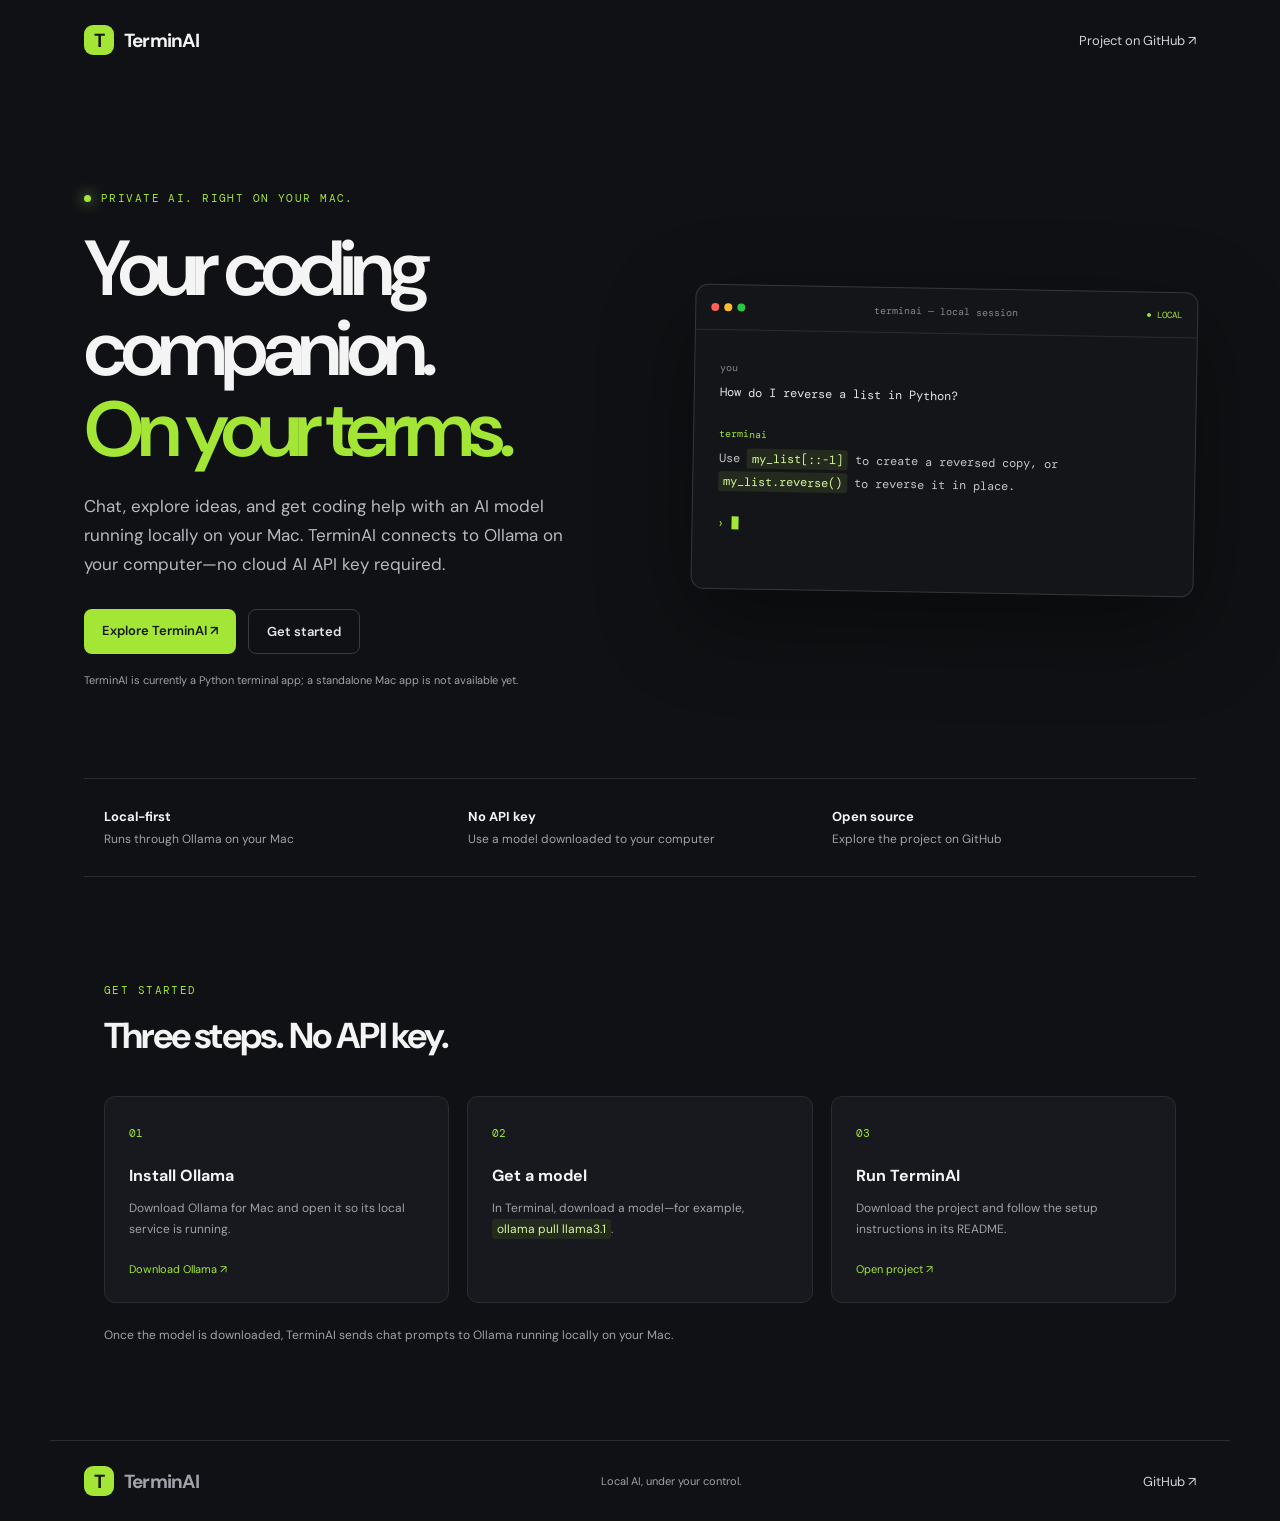
==== index.html @ 3eb39478 "Add TerminAI landing website ready for Netlify hosting" ====
<!doctype html>
<html lang="en">
<head>
  <meta charset="utf-8">
  <meta name="viewport" content="width=device-width, initial-scale=1">
  <meta name="theme-color" content="#101114">
  <meta name="description" content="TerminAI is a local AI coding companion for Mac, powered by Ollama. No cloud API key required.">
  <title>TerminAI — Local AI for your Mac</title>
  <link rel="stylesheet" href="styles.css">
</head>
<body>
  <header class="topbar">
    <a class="brand" href="#top"><span class="brand-mark">T</span> TerminAI</a>
    <a class="nav-link" href="https://github.com/jaimehargrave-cpu/TerminAI">Project on GitHub ↗</a>
  </header>
  <main id="top">
    <section class="hero">
      <div>
        <p class="eyebrow"><span class="pulse"></span> PRIVATE AI. RIGHT ON YOUR MAC.</p>
        <h1>Your coding companion.<br><span>On your terms.</span></h1>
        <p class="intro">Chat, explore ideas, and get coding help with an AI model running locally on your Mac. TerminAI connects to Ollama on your computer—no cloud AI API key required.</p>
        <div class="actions"><a class="button primary" href="https://github.com/jaimehargrave-cpu/TerminAI">Explore TerminAI ↗</a><a class="button secondary" href="#getting-started">Get started</a></div>
        <p class="fine-print">TerminAI is currently a Python terminal app; a standalone Mac app is not available yet.</p>
      </div>
      <div class="terminal-card" aria-label="Example TerminAI conversation">
        <div class="terminal-top"><div class="window-dots"><i></i><i></i><i></i></div><span>terminai — local session</span><span class="local-label">● LOCAL</span></div>
        <div class="terminal-body"><p class="prompt"><span>you</span> How do I reverse a list in Python?</p><p class="reply"><span>terminai</span> Use <code>my_list[::-1]</code> to create a reversed copy, or <code>my_list.reverse()</code> to reverse it in place.</p><p class="cursor-line">› <span class="cursor"></span></p></div>
      </div>
    </section>
    <section class="facts"><div><strong>Local-first</strong><span>Runs through Ollama on your Mac</span></div><div><strong>No API key</strong><span>Use a model downloaded to your computer</span></div><div><strong>Open source</strong><span>Explore the project on GitHub</span></div></section>
    <section class="how" id="getting-started">
      <p class="eyebrow">GET STARTED</p><h2>Three steps. No API key.</h2>
      <div class="steps">
        <article><span class="step-number">01</span><h3>Install Ollama</h3><p>Download Ollama for Mac and open it so its local service is running.</p><a href="https://ollama.com/download/mac">Download Ollama ↗</a></article>
        <article><span class="step-number">02</span><h3>Get a model</h3><p>In Terminal, download a model—for example, <code>ollama pull llama3.1</code>.</p></article>
        <article><span class="step-number">03</span><h3>Run TerminAI</h3><p>Download the project and follow the setup instructions in its README.</p><a href="https://github.com/jaimehargrave-cpu/TerminAI">Open project ↗</a></article>
      </div>
      <p class="status-note">Once the model is downloaded, TerminAI sends chat prompts to Ollama running locally on your Mac.</p>
    </section>
  </main>
  <footer><a class="brand" href="#top"><span class="brand-mark">T</span> TerminAI</a><span>Local AI, under your control.</span><a href="https://github.com/jaimehargrave-cpu/TerminAI">GitHub ↗</a></footer>
</body>
</html>
---- styles.css ----
@import url('https://fonts.googleapis.com/css2?family=DM+Mono:wght@400;500&family=DM+Sans:wght@400;500;600;700&display=swap');
:root{color-scheme:dark;--bg:#101114;--panel:#17191e;--text:#f4f4f5;--muted:#a1a1aa;--green:#a3e635;--line:#2a2c32;--mono:'DM Mono',monospace;--sans:'DM Sans',-apple-system,BlinkMacSystemFont,'Segoe UI',sans-serif}*{box-sizing:border-box}html{scroll-behavior:smooth}body{margin:0;background:var(--bg);color:var(--text);font-family:var(--sans);-webkit-font-smoothing:antialiased}a{color:inherit;text-decoration:none}.topbar,footer{max-width:1180px;margin:auto;padding:25px 34px;display:flex;align-items:center;justify-content:space-between}.brand{display:inline-flex;align-items:center;gap:10px;font-weight:700;letter-spacing:-.04em;font-size:19px}.brand-mark{height:30px;width:30px;display:grid;place-items:center;background:var(--green);color:#171a10;border-radius:9px;font-weight:700}.nav-link,footer>a:last-child{font-size:13px;color:#d4d4d8}.hero{max-width:1180px;min-height:570px;margin:auto;padding:100px 34px 78px;display:grid;grid-template-columns:1.04fr .96fr;gap:65px;align-items:center}.eyebrow{font:11px var(--mono);letter-spacing:.13em;color:var(--green);display:flex;gap:10px;align-items:center}.pulse{width:7px;height:7px;border-radius:50%;background:var(--green);box-shadow:0 0 14px #a3e680}h1{font-size:clamp(48px,6.6vw,78px);line-height:1.03;letter-spacing:-.075em;margin:24px 0 22px;font-weight:600}h1 span{color:var(--green)}.intro{max-width:500px;color:#b9bac1;font-size:17px;line-height:1.7;margin:0}.actions{display:flex;gap:12px;flex-wrap:wrap;margin-top:30px}.button{padding:13px 18px;border-radius:8px;font-size:13px;font-weight:600;transition:transform .2s}.button:hover{transform:translateY(-2px)}.primary{background:var(--green);color:#161910}.secondary{border:1px solid #3a3b42;color:#e5e5e8}.fine-print{font-size:11px;color:#a1a1aa;margin-top:18px;line-height:1.6}.terminal-card{border:1px solid #35373d;border-radius:13px;background:#141519;box-shadow:0 30px 90px #0006;overflow:hidden;transform:rotate(1deg)}.terminal-top{height:45px;padding:0 15px;border-bottom:1px solid #2a2b31;display:flex;align-items:center;justify-content:space-between;font:10px var(--mono);color:#85868e}.window-dots{display:flex;gap:5px}.window-dots i{width:8px;height:8px;border-radius:50%;background:#ff6058}.window-dots i:nth-child(2){background:#ffbd2e}.window-dots i:nth-child(3){background:#28c840}.local-label{color:var(--green);font-size:9px}.terminal-body{padding:28px 25px 33px;font:12px/1.9 var(--mono);min-height:238px}.terminal-body p{margin:0 0 20px}.prompt{color:#e4e4e7}.prompt span,.reply span{display:block;color:#85868e;font-size:10px;margin-bottom:4px}.reply{color:#c3c4ca;max-width:440px}.reply span{color:var(--green)}code{color:#d5f99a;background:#242a1d;padding:2px 5px;border-radius:3px;font:inherit}.cursor-line{color:var(--green)}.cursor{display:inline-block;width:7px;height:13px;vertical-align:-2px;background:var(--green);animation:blink 1s steps(2) infinite}@keyframes blink{50%{opacity:0}}.facts{border-top:1px solid var(--line);border-bottom:1px solid var(--line);max-width:1112px;margin:0 auto;padding:29px 20px;display:grid;grid-template-columns:repeat(3,1fr);gap:20px}.facts div{display:flex;flex-direction:column;gap:6px}.facts strong{font-size:13px}.facts span{font-size:12px;color:var(--muted)}.how{max-width:1112px;margin:0 auto;padding:95px 20px 85px}.how h2{font-size:36px;letter-spacing:-.05em;margin:15px 0 37px}.steps{display:grid;grid-template-columns:repeat(3,1fr);gap:18px}.steps article{border:1px solid var(--line);background:var(--panel);border-radius:11px;padding:24px;min-height:192px}.step-number{font:11px var(--mono);color:var(--green)}.steps h3{font-size:16px;margin:23px 0 9px}.steps p{color:var(--muted);font-size:12px;line-height:1.7;min-height:42px}.steps a{display:inline-block;margin-top:10px;color:var(--green);font-size:11px}.status-note{margin-top:24px;color:var(--muted);font-size:12px}footer{border-top:1px solid var(--line);color:var(--muted);font-size:11px}@media(max-width:760px){.topbar,footer{padding:20px}.hero{padding:70px 22px 58px;grid-template-columns:1fr;gap:42px}.terminal-card{transform:none}.facts{margin:0 20px;grid-template-columns:1fr;padding:22px 0}.facts div{gap:4px}.how{padding:70px 20px}.how h2{font-size:30px}.steps{grid-template-columns:1fr}.steps article{min-height:unset}.steps p{min-height:unset}footer{gap:14px;flex-wrap:wrap}}
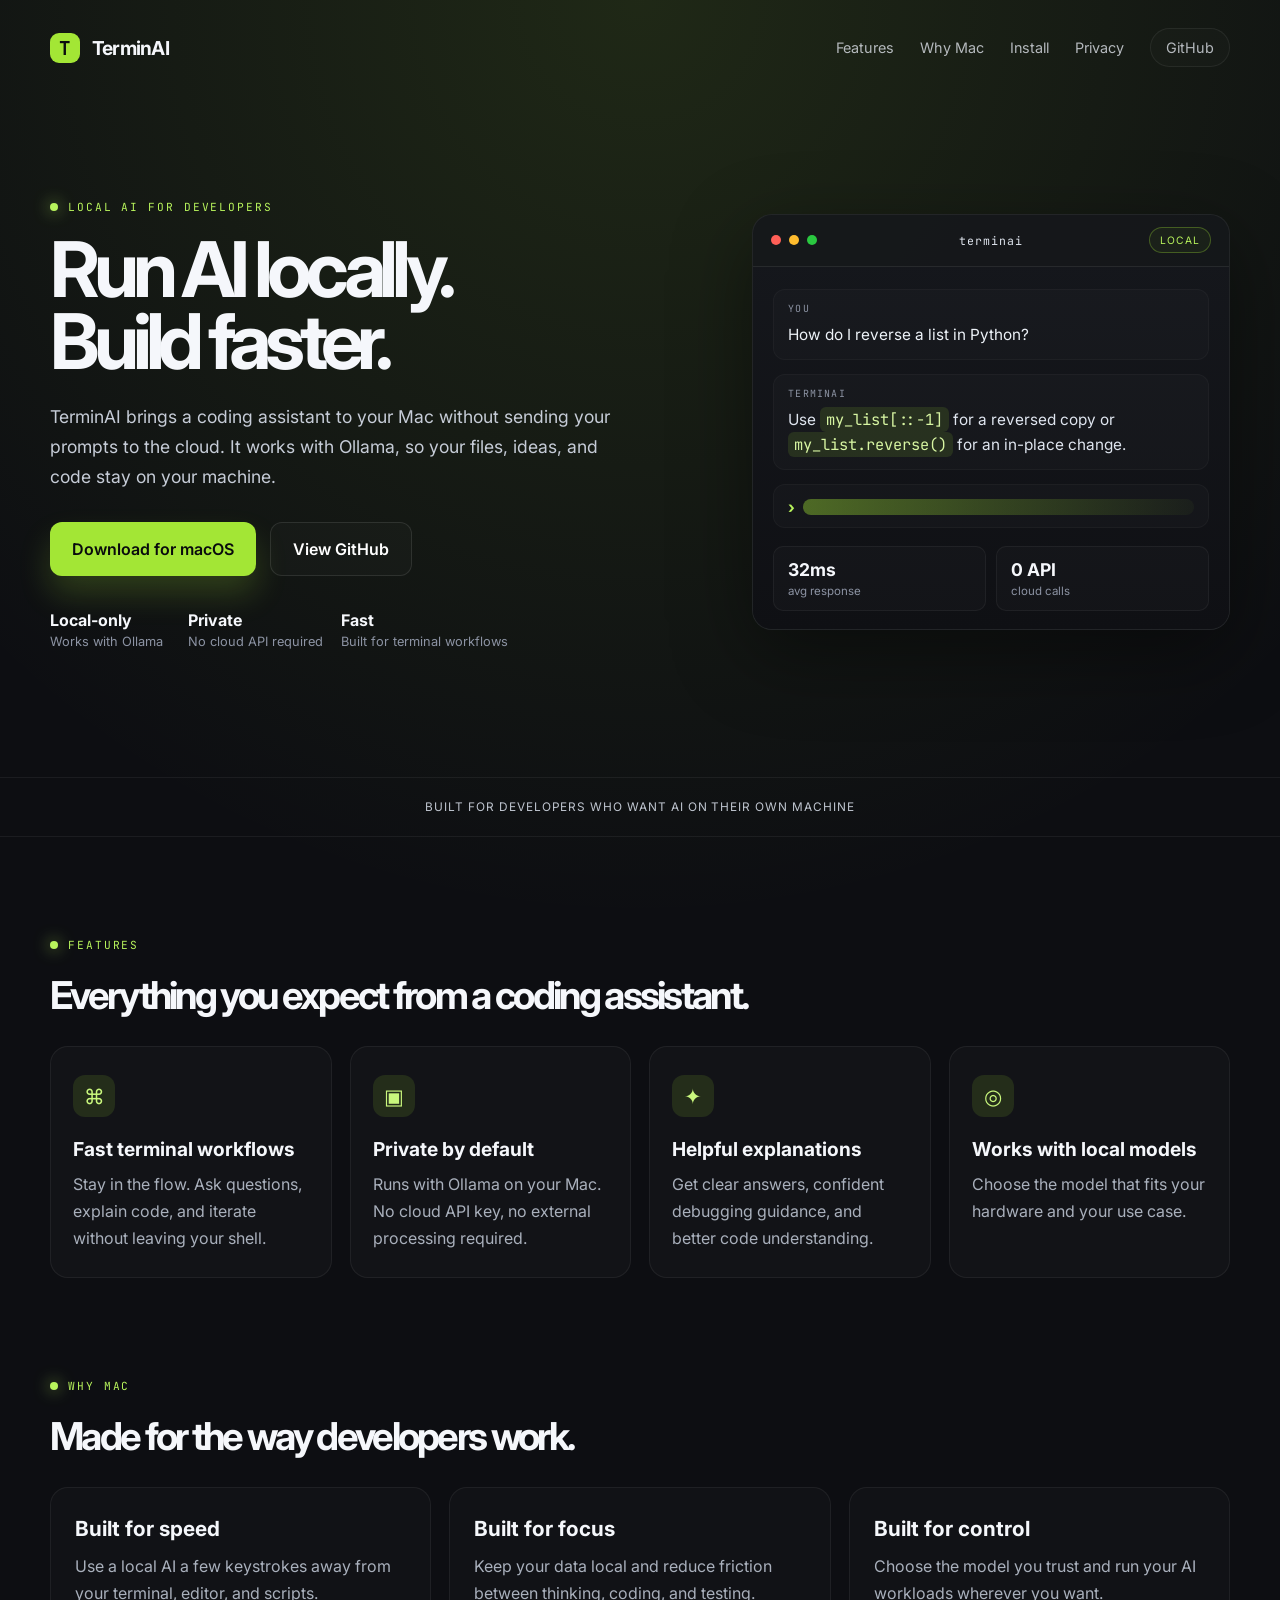
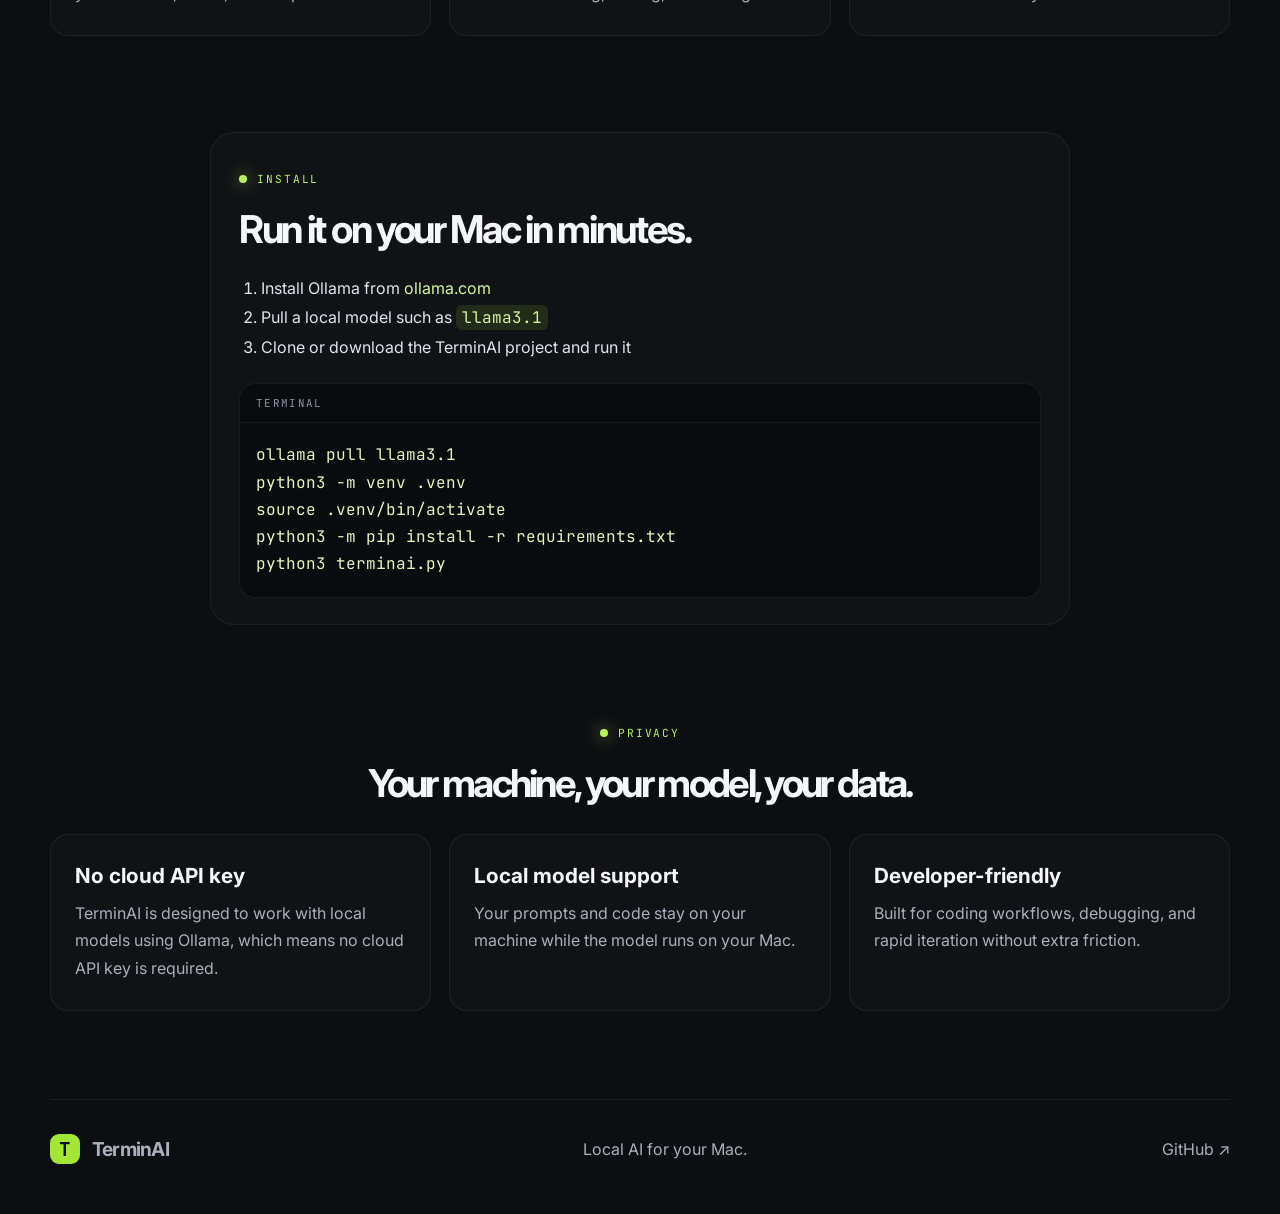
==== commit d37114d5: "Upgrade the TerminAI site into a polished Mac app landing page" ====
--- a/index.html
+++ b/index.html
@@ -1,43 +1,211 @@
 <!doctype html>
 <html lang="en">
-<head>
-  <meta charset="utf-8">
-  <meta name="viewport" content="width=device-width, initial-scale=1">
-  <meta name="theme-color" content="#101114">
-  <meta name="description" content="TerminAI is a local AI coding companion for Mac, powered by Ollama. No cloud API key required.">
-  <title>TerminAI — Local AI for your Mac</title>
-  <link rel="stylesheet" href="styles.css">
-</head>
-<body>
-  <header class="topbar">
-    <a class="brand" href="#top"><span class="brand-mark">T</span> TerminAI</a>
-    <a class="nav-link" href="https://github.com/jaimehargrave-cpu/TerminAI">Project on GitHub ↗</a>
-  </header>
-  <main id="top">
-    <section class="hero">
-      <div>
-        <p class="eyebrow"><span class="pulse"></span> PRIVATE AI. RIGHT ON YOUR MAC.</p>
-        <h1>Your coding companion.<br><span>On your terms.</span></h1>
-        <p class="intro">Chat, explore ideas, and get coding help with an AI model running locally on your Mac. TerminAI connects to Ollama on your computer—no cloud AI API key required.</p>
-        <div class="actions"><a class="button primary" href="https://github.com/jaimehargrave-cpu/TerminAI">Explore TerminAI ↗</a><a class="button secondary" href="#getting-started">Get started</a></div>
-        <p class="fine-print">TerminAI is currently a Python terminal app; a standalone Mac app is not available yet.</p>
+  <head>
+    <meta charset="UTF-8" />
+    <meta name="viewport" content="width=device-width, initial-scale=1.0" />
+    <meta
+      name="description"
+      content="TerminAI is a private local AI coding assistant for Mac. Built to run with Ollama on your computer—no cloud API key required."
+    />
+    <title>TerminAI — Local AI for Mac</title>
+    <link rel="preconnect" href="https://fonts.googleapis.com" />
+    <link rel="preconnect" href="https://fonts.gstatic.com" crossorigin />
+    <link
+      href="https://fonts.googleapis.com/css2?family=Inter:wght@400;500;600;700;800&family=JetBrains+Mono:wght@400;500;600;700&display=swap"
+      rel="stylesheet"
+    />
+    <link rel="stylesheet" href="styles.css" />
+  </head>
+  <body>
+    <header class="topbar">
+      <a href="#top" class="brand" aria-label="TerminAI home">
+        <span class="brand-mark">T</span>
+        <span>TerminAI</span>
+      </a>
+
+      <nav class="nav" aria-label="Main navigation">
+        <a href="#features">Features</a>
+        <a href="#why-mac">Why Mac</a>
+        <a href="#install">Install</a>
+        <a href="#security">Privacy</a>
+        <a class="nav-cta" href="https://github.com/jaimehargrave-cpu/TerminAI">GitHub</a>
+      </nav>
+    </header>
+
+    <main id="top">
+      <section class="hero">
+        <div class="hero-copy">
+          <p class="eyebrow"><span class="dot"></span> Local AI for developers</p>
+          <h1>Run AI locally.<br />Build faster.</h1>
+          <p class="lead">
+            TerminAI brings a coding assistant to your Mac without sending your prompts to the cloud.
+            It works with Ollama, so your files, ideas, and code stay on your machine.
+          </p>
+
+          <div class="actions">
+            <a class="button primary" href="#install">Download for macOS</a>
+            <a class="button secondary" href="https://github.com/jaimehargrave-cpu/TerminAI">View GitHub</a>
+          </div>
+
+          <ul class="mini-stats" aria-label="Product stats">
+            <li><strong>Local-only</strong><span>Works with Ollama</span></li>
+            <li><strong>Private</strong><span>No cloud API required</span></li>
+            <li><strong>Fast</strong><span>Built for terminal workflows</span></li>
+          </ul>
+        </div>
+
+        <div class="app-window" aria-label="TerminAI app preview">
+          <div class="window-bar">
+            <div class="traffic-lights">
+              <span class="red"></span>
+              <span class="yellow"></span>
+              <span class="green"></span>
+            </div>
+            <div class="window-title">terminai</div>
+            <div class="window-badge">LOCAL</div>
+          </div>
+
+          <div class="app-screen">
+            <div class="chat-row user">
+              <span class="label">YOU</span>
+              <p>How do I reverse a list in Python?</p>
+            </div>
+            <div class="chat-row ai">
+              <span class="label">TERMINAI</span>
+              <p>
+                Use <code>my_list[::-1]</code> for a reversed copy or
+                <code>my_list.reverse()</code> for an in-place change.
+              </p>
+            </div>
+            <div class="chat-row prompt-line">
+              <span class="prompt-caret">›</span>
+              <div class="prompt-input"></div>
+            </div>
+            <div class="app-metrics">
+              <div>
+                <strong>32ms</strong>
+                <span>avg response</span>
+              </div>
+              <div>
+                <strong>0 API</strong>
+                <span>cloud calls</span>
+              </div>
+            </div>
+          </div>
+        </div>
+      </section>
+
+      <section class="trusted-strip">
+        <p>Built for developers who want AI on their own machine</p>
+      </section>
+
+      <section class="features" id="features">
+        <div class="section-heading">
+          <p class="eyebrow"><span class="dot"></span> Features</p>
+          <h2>Everything you expect from a coding assistant.</h2>
+        </div>
+
+        <div class="feature-grid">
+          <article class="feature-card">
+            <div class="icon">⌘</div>
+            <h3>Fast terminal workflows</h3>
+            <p>Stay in the flow. Ask questions, explain code, and iterate without leaving your shell.</p>
+          </article>
+
+          <article class="feature-card">
+            <div class="icon">▣</div>
+            <h3>Private by default</h3>
+            <p>Runs with Ollama on your Mac. No cloud API key, no external processing required.</p>
+          </article>
+
+          <article class="feature-card">
+            <div class="icon">✦</div>
+            <h3>Helpful explanations</h3>
+            <p>Get clear answers, confident debugging guidance, and better code understanding.</p>
+          </article>
+
+          <article class="feature-card">
+            <div class="icon">◎</div>
+            <h3>Works with local models</h3>
+            <p>Choose the model that fits your hardware and your use case.</p>
+          </article>
+        </div>
+      </section>
+
+      <section class="why-mac" id="why-mac">
+        <div class="section-heading left">
+          <p class="eyebrow"><span class="dot"></span> Why Mac</p>
+          <h2>Made for the way developers work.</h2>
+        </div>
+
+        <div class="mac-grid">
+          <div class="glass-panel">
+            <h3>Built for speed</h3>
+            <p>Use a local AI a few keystrokes away from your terminal, editor, and scripts.</p>
+          </div>
+          <div class="glass-panel">
+            <h3>Built for focus</h3>
+            <p>Keep your data local and reduce friction between thinking, coding, and testing.</p>
+          </div>
+          <div class="glass-panel">
+            <h3>Built for control</h3>
+            <p>Choose the model you trust and run your AI workloads wherever you want.</p>
+          </div>
+        </div>
+      </section>
+
+      <section class="install" id="install">
+        <div class="install-copy">
+          <p class="eyebrow"><span class="dot"></span> Install</p>
+          <h2>Run it on your Mac in minutes.</h2>
+          <ol>
+            <li>Install Ollama from <a href="https://ollama.com">ollama.com</a></li>
+            <li>Pull a local model such as <code>llama3.1</code></li>
+            <li>Clone or download the TerminAI project and run it</li>
+          </ol>
+          <div class="code-block">
+            <span class="code-label">Terminal</span>
+            <pre>ollama pull llama3.1
+python3 -m venv .venv
+source .venv/bin/activate
+python3 -m pip install -r requirements.txt
+python3 terminai.py</pre>
+          </div>
+        </div>
+      </section>
+
+      <section class="security" id="security">
+        <div class="section-heading center">
+          <p class="eyebrow"><span class="dot"></span> Privacy</p>
+          <h2>Your machine, your model, your data.</h2>
+        </div>
+
+        <div class="privacy-row">
+          <div class="privacy-card">
+            <h3>No cloud API key</h3>
+            <p>TerminAI is designed to work with local models using Ollama, which means no cloud API key is required.</p>
+          </div>
+          <div class="privacy-card">
+            <h3>Local model support</h3>
+            <p>Your prompts and code stay on your machine while the model runs on your Mac.</p>
+          </div>
+          <div class="privacy-card">
+            <h3>Developer-friendly</h3>
+            <p>Built for coding workflows, debugging, and rapid iteration without extra friction.</p>
+          </div>
+        </div>
+      </section>
+    </main>
+
+    <footer class="footer">
+      <div class="footer-brand">
+        <a href="#top" class="brand" aria-label="TerminAI home">
+          <span class="brand-mark">T</span>
+          <span>TerminAI</span>
+        </a>
       </div>
-      <div class="terminal-card" aria-label="Example TerminAI conversation">
-        <div class="terminal-top"><div class="window-dots"><i></i><i></i><i></i></div><span>terminai — local session</span><span class="local-label">● LOCAL</span></div>
-        <div class="terminal-body"><p class="prompt"><span>you</span> How do I reverse a list in Python?</p><p class="reply"><span>terminai</span> Use <code>my_list[::-1]</code> to create a reversed copy, or <code>my_list.reverse()</code> to reverse it in place.</p><p class="cursor-line">› <span class="cursor"></span></p></div>
-      </div>
-    </section>
-    <section class="facts"><div><strong>Local-first</strong><span>Runs through Ollama on your Mac</span></div><div><strong>No API key</strong><span>Use a model downloaded to your computer</span></div><div><strong>Open source</strong><span>Explore the project on GitHub</span></div></section>
-    <section class="how" id="getting-started">
-      <p class="eyebrow">GET STARTED</p><h2>Three steps. No API key.</h2>
-      <div class="steps">
-        <article><span class="step-number">01</span><h3>Install Ollama</h3><p>Download Ollama for Mac and open it so its local service is running.</p><a href="https://ollama.com/download/mac">Download Ollama ↗</a></article>
-        <article><span class="step-number">02</span><h3>Get a model</h3><p>In Terminal, download a model—for example, <code>ollama pull llama3.1</code>.</p></article>
-        <article><span class="step-number">03</span><h3>Run TerminAI</h3><p>Download the project and follow the setup instructions in its README.</p><a href="https://github.com/jaimehargrave-cpu/TerminAI">Open project ↗</a></article>
-      </div>
-      <p class="status-note">Once the model is downloaded, TerminAI sends chat prompts to Ollama running locally on your Mac.</p>
-    </section>
-  </main>
-  <footer><a class="brand" href="#top"><span class="brand-mark">T</span> TerminAI</a><span>Local AI, under your control.</span><a href="https://github.com/jaimehargrave-cpu/TerminAI">GitHub ↗</a></footer>
-</body>
+      <p>Local AI for your Mac.</p>
+      <a href="https://github.com/jaimehargrave-cpu/TerminAI">GitHub ↗</a>
+    </footer>
+  </body>
 </html>
--- a/styles.css
+++ b/styles.css
@@ -1,2 +1,574 @@
-@import url('https://fonts.googleapis.com/css2?family=DM+Mono:wght@400;500&family=DM+Sans:wght@400;500;600;700&display=swap');
-:root{color-scheme:dark;--bg:#101114;--panel:#17191e;--text:#f4f4f5;--muted:#a1a1aa;--green:#a3e635;--line:#2a2c32;--mono:'DM Mono',monospace;--sans:'DM Sans',-apple-system,BlinkMacSystemFont,'Segoe UI',sans-serif}*{box-sizing:border-box}html{scroll-behavior:smooth}body{margin:0;background:var(--bg);color:var(--text);font-family:var(--sans);-webkit-font-smoothing:antialiased}a{color:inherit;text-decoration:none}.topbar,footer{max-width:1180px;margin:auto;padding:25px 34px;display:flex;align-items:center;justify-content:space-between}.brand{display:inline-flex;align-items:center;gap:10px;font-weight:700;letter-spacing:-.04em;font-size:19px}.brand-mark{height:30px;width:30px;display:grid;place-items:center;background:var(--green);color:#171a10;border-radius:9px;font-weight:700}.nav-link,footer>a:last-child{font-size:13px;color:#d4d4d8}.hero{max-width:1180px;min-height:570px;margin:auto;padding:100px 34px 78px;display:grid;grid-template-columns:1.04fr .96fr;gap:65px;align-items:center}.eyebrow{font:11px var(--mono);letter-spacing:.13em;color:var(--green);display:flex;gap:10px;align-items:center}.pulse{width:7px;height:7px;border-radius:50%;background:var(--green);box-shadow:0 0 14px #a3e680}h1{font-size:clamp(48px,6.6vw,78px);line-height:1.03;letter-spacing:-.075em;margin:24px 0 22px;font-weight:600}h1 span{color:var(--green)}.intro{max-width:500px;color:#b9bac1;font-size:17px;line-height:1.7;margin:0}.actions{display:flex;gap:12px;flex-wrap:wrap;margin-top:30px}.button{padding:13px 18px;border-radius:8px;font-size:13px;font-weight:600;transition:transform .2s}.button:hover{transform:translateY(-2px)}.primary{background:var(--green);color:#161910}.secondary{border:1px solid #3a3b42;color:#e5e5e8}.fine-print{font-size:11px;color:#a1a1aa;margin-top:18px;line-height:1.6}.terminal-card{border:1px solid #35373d;border-radius:13px;background:#141519;box-shadow:0 30px 90px #0006;overflow:hidden;transform:rotate(1deg)}.terminal-top{height:45px;padding:0 15px;border-bottom:1px solid #2a2b31;display:flex;align-items:center;justify-content:space-between;font:10px var(--mono);color:#85868e}.window-dots{display:flex;gap:5px}.window-dots i{width:8px;height:8px;border-radius:50%;background:#ff6058}.window-dots i:nth-child(2){background:#ffbd2e}.window-dots i:nth-child(3){background:#28c840}.local-label{color:var(--green);font-size:9px}.terminal-body{padding:28px 25px 33px;font:12px/1.9 var(--mono);min-height:238px}.terminal-body p{margin:0 0 20px}.prompt{color:#e4e4e7}.prompt span,.reply span{display:block;color:#85868e;font-size:10px;margin-bottom:4px}.reply{color:#c3c4ca;max-width:440px}.reply span{color:var(--green)}code{color:#d5f99a;background:#242a1d;padding:2px 5px;border-radius:3px;font:inherit}.cursor-line{color:var(--green)}.cursor{display:inline-block;width:7px;height:13px;vertical-align:-2px;background:var(--green);animation:blink 1s steps(2) infinite}@keyframes blink{50%{opacity:0}}.facts{border-top:1px solid var(--line);border-bottom:1px solid var(--line);max-width:1112px;margin:0 auto;padding:29px 20px;display:grid;grid-template-columns:repeat(3,1fr);gap:20px}.facts div{display:flex;flex-direction:column;gap:6px}.facts strong{font-size:13px}.facts span{font-size:12px;color:var(--muted)}.how{max-width:1112px;margin:0 auto;padding:95px 20px 85px}.how h2{font-size:36px;letter-spacing:-.05em;margin:15px 0 37px}.steps{display:grid;grid-template-columns:repeat(3,1fr);gap:18px}.steps article{border:1px solid var(--line);background:var(--panel);border-radius:11px;padding:24px;min-height:192px}.step-number{font:11px var(--mono);color:var(--green)}.steps h3{font-size:16px;margin:23px 0 9px}.steps p{color:var(--muted);font-size:12px;line-height:1.7;min-height:42px}.steps a{display:inline-block;margin-top:10px;color:var(--green);font-size:11px}.status-note{margin-top:24px;color:var(--muted);font-size:12px}footer{border-top:1px solid var(--line);color:var(--muted);font-size:11px}@media(max-width:760px){.topbar,footer{padding:20px}.hero{padding:70px 22px 58px;grid-template-columns:1fr;gap:42px}.terminal-card{transform:none}.facts{margin:0 20px;grid-template-columns:1fr;padding:22px 0}.facts div{gap:4px}.how{padding:70px 20px}.how h2{font-size:30px}.steps{grid-template-columns:1fr}.steps article{min-height:unset}.steps p{min-height:unset}footer{gap:14px;flex-wrap:wrap}}
+* {
+  box-sizing: border-box;
+}
+
+html {
+  scroll-behavior: smooth;
+}
+
+body {
+  margin: 0;
+  background:
+    radial-gradient(circle at top, rgba(163, 230, 53, 0.12), transparent 32%),
+    #0d0e12;
+  color: #f5f7fb;
+  font-family: "Inter", sans-serif;
+  -webkit-font-smoothing: antialiased;
+}
+
+a {
+  color: inherit;
+  text-decoration: none;
+}
+
+img {
+  max-width: 100%;
+  display: block;
+}
+
+.topbar,
+.hero,
+.features,
+.why-mac,
+.install,
+.security,
+.footer {
+  width: min(1180px, calc(100% - 32px));
+  margin: 0 auto;
+}
+
+.topbar {
+  display: flex;
+  justify-content: space-between;
+  align-items: center;
+  padding: 28px 0 20px;
+}
+
+.brand {
+  display: inline-flex;
+  align-items: center;
+  gap: 12px;
+  font-weight: 700;
+  letter-spacing: -0.04em;
+  font-size: 1.2rem;
+}
+
+.brand-mark {
+  display: inline-grid;
+  place-items: center;
+  width: 30px;
+  height: 30px;
+  border-radius: 9px;
+  background: #a3e635;
+  color: #0b0d0f;
+  font-family: "JetBrains Mono", monospace;
+  font-weight: 700;
+}
+
+.nav {
+  display: flex;
+  align-items: center;
+  gap: 26px;
+  color: #d7dbe2;
+  font-size: 0.9rem;
+}
+
+.nav a {
+  opacity: 0.82;
+}
+
+.nav a:hover {
+  opacity: 1;
+}
+
+.nav-cta {
+  padding: 10px 15px;
+  border: 1px solid rgba(255, 255, 255, 0.08);
+  border-radius: 999px;
+  background: rgba(255, 255, 255, 0.02);
+}
+
+.hero {
+  display: grid;
+  grid-template-columns: 1.15fr 0.85fr;
+  gap: 56px;
+  align-items: center;
+  min-height: 680px;
+  padding: 38px 0 48px;
+}
+
+.eyebrow {
+  display: inline-flex;
+  align-items: center;
+  gap: 10px;
+  margin: 0 0 20px;
+  font-family: "JetBrains Mono", monospace;
+  font-size: 0.7rem;
+  letter-spacing: 0.17em;
+  text-transform: uppercase;
+  color: #b8f45c;
+}
+
+.dot {
+  width: 8px;
+  height: 8px;
+  border-radius: 50%;
+  background: #b8f45c;
+  box-shadow: 0 0 16px rgba(184, 244, 92, 0.8);
+}
+
+.hero h1 {
+  margin: 0;
+  font-size: clamp(3.6rem, 6vw, 6rem);
+  line-height: 0.94;
+  letter-spacing: -0.08em;
+}
+
+.hero h1 br {
+  display: block;
+}
+
+.lead {
+  max-width: 590px;
+  margin-top: 24px;
+  font-size: 1.1rem;
+  line-height: 1.7;
+  color: #c6ccd7;
+}
+
+.actions {
+  display: flex;
+  flex-wrap: wrap;
+  gap: 14px;
+  margin-top: 30px;
+}
+
+.button {
+  display: inline-flex;
+  justify-content: center;
+  align-items: center;
+  border-radius: 12px;
+  font-weight: 600;
+  padding: 16px 22px;
+  transition: transform 0.2s ease, border-color 0.2s ease;
+}
+
+.button:hover {
+  transform: translateY(-1px);
+}
+
+.button.primary {
+  background: #a3e635;
+  color: #090b0d;
+  box-shadow: 0 18px 32px rgba(163, 230, 53, 0.2);
+}
+
+.button.secondary {
+  border: 1px solid rgba(255, 255, 255, 0.1);
+  background: rgba(255, 255, 255, 0.02);
+  color: white;
+}
+
+.mini-stats {
+  list-style: none;
+  display: flex;
+  flex-wrap: wrap;
+  gap: 18px;
+  padding: 0;
+  margin: 34px 0 0;
+}
+
+.mini-stats li {
+  display: flex;
+  flex-direction: column;
+  gap: 4px;
+  min-width: 120px;
+}
+
+.mini-stats strong {
+  font-size: 1rem;
+  font-weight: 700;
+}
+
+.mini-stats span {
+  color: #8c93a3;
+  font-size: 0.8rem;
+}
+
+.app-window {
+  width: min(100%, 500px);
+  margin-left: auto;
+  background: rgba(16, 18, 22, 0.9);
+  border: 1px solid rgba(255, 255, 255, 0.08);
+  border-radius: 20px;
+  box-shadow: 0 24px 80px rgba(0, 0, 0, 0.42);
+  overflow: hidden;
+}
+
+.window-bar {
+  display: grid;
+  grid-template-columns: 1fr auto 1fr;
+  align-items: center;
+  gap: 12px;
+  height: 52px;
+  padding: 0 18px;
+  background: rgba(255, 255, 255, 0.02);
+  border-bottom: 1px solid rgba(255, 255, 255, 0.08);
+}
+
+.traffic-lights {
+  display: flex;
+  align-items: center;
+  gap: 8px;
+}
+
+.traffic-lights span {
+  width: 10px;
+  height: 10px;
+  border-radius: 50%;
+  display: inline-block;
+}
+
+.red { background: #ff5f57; }
+.yellow { background: #febc2e; }
+.green { background: #2ac840; }
+
+.window-title {
+  font-family: "JetBrains Mono", monospace;
+  font-size: 0.72rem;
+  letter-spacing: 0.08em;
+  text-transform: lowercase;
+  color: #dfe5ee;
+  justify-self: center;
+}
+
+.window-badge {
+  justify-self: end;
+  padding: 6px 10px;
+  border: 1px solid rgba(163, 230, 53, 0.3);
+  border-radius: 999px;
+  color: #b8f45c;
+  background: rgba(163, 230, 53, 0.05);
+  font-size: 0.64rem;
+  letter-spacing: 0.12em;
+}
+
+.app-screen {
+  padding: 22px 20px 18px;
+  background: linear-gradient(180deg, rgba(21, 23, 28, 0.96), rgba(15, 16, 20, 0.98));
+}
+
+.chat-row {
+  padding: 12px 14px;
+  border-radius: 12px;
+  background: rgba(255, 255, 255, 0.02);
+  border: 1px solid rgba(255, 255, 255, 0.03);
+}
+
+.chat-row + .chat-row {
+  margin-top: 14px;
+}
+
+.chat-row.user {
+  background: rgba(255, 255, 255, 0.015);
+}
+
+.label {
+  display: block;
+  margin-bottom: 8px;
+  font-family: "JetBrains Mono", monospace;
+  font-size: 0.62rem;
+  letter-spacing: 0.12em;
+  color: #8c93a3;
+}
+
+.chat-row p {
+  margin: 0;
+  color: #edf2f8;
+  line-height: 1.6;
+  font-size: 0.96rem;
+}
+
+.chat-row.ai p {
+  color: #dfe5ef;
+}
+
+code {
+  font-family: "JetBrains Mono", monospace;
+  background: rgba(163, 230, 53, 0.12);
+  color: #d7f5a2;
+  padding: 2px 6px;
+  border-radius: 6px;
+}
+
+.prompt-line {
+  display: flex;
+  align-items: center;
+  gap: 8px;
+  padding-bottom: 10px;
+}
+
+.prompt-caret {
+  color: #b8f45c;
+  font-weight: 700;
+}
+
+.prompt-input {
+  flex: 1;
+  height: 16px;
+  border-radius: 999px;
+  background: linear-gradient(90deg, rgba(163, 230, 53, 0.4), rgba(163, 230, 53, 0.04));
+}
+
+.app-metrics {
+  display: grid;
+  grid-template-columns: repeat(2, minmax(0, 1fr));
+  gap: 10px;
+  margin-top: 18px;
+}
+
+.app-metrics div {
+  display: flex;
+  flex-direction: column;
+  gap: 4px;
+  padding: 12px 14px;
+  border-radius: 10px;
+  background: rgba(255, 255, 255, 0.02);
+  border: 1px solid rgba(255, 255, 255, 0.05);
+}
+
+.app-metrics strong {
+  font-size: 1.1rem;
+}
+
+.app-metrics span {
+  color: #8c93a3;
+  font-size: 0.72rem;
+}
+
+.trusted-strip {
+  border-top: 1px solid rgba(255, 255, 255, 0.06);
+  border-bottom: 1px solid rgba(255, 255, 255, 0.06);
+  margin-top: 10px;
+}
+
+.trusted-strip p {
+  width: min(1180px, calc(100% - 32px));
+  margin: 0 auto;
+  padding: 22px 0;
+  color: #bfc5cf;
+  text-align: center;
+  letter-spacing: 0.08em;
+  text-transform: uppercase;
+  font-size: 0.74rem;
+}
+
+.features,
+.why-mac,
+.install,
+.security {
+  padding-top: 96px;
+}
+
+.section-heading {
+  margin-bottom: 28px;
+}
+
+.section-heading.center {
+  text-align: center;
+}
+
+.section-heading h2 {
+  margin: 0;
+  font-size: clamp(2rem, 3vw, 3.1rem);
+  letter-spacing: -0.07em;
+}
+
+.feature-grid {
+  display: grid;
+  grid-template-columns: repeat(4, minmax(0, 1fr));
+  gap: 18px;
+}
+
+.feature-card {
+  padding: 28px 22px 24px;
+  border-radius: 18px;
+  background: rgba(255, 255, 255, 0.025);
+  border: 1px solid rgba(255, 255, 255, 0.06);
+}
+
+.icon {
+  width: 42px;
+  height: 42px;
+  display: grid;
+  place-items: center;
+  border-radius: 12px;
+  background: rgba(163, 230, 53, 0.12);
+  color: #c9f77d;
+  font-size: 1.3rem;
+  margin-bottom: 20px;
+}
+
+.feature-card h3 {
+  margin: 0 0 10px;
+  font-size: 1.2rem;
+}
+
+.feature-card p {
+  margin: 0;
+  color: #a9b0bc;
+  line-height: 1.7;
+}
+
+.mac-grid,
+.privacy-row {
+  display: grid;
+  grid-template-columns: repeat(3, minmax(0, 1fr));
+  gap: 18px;
+}
+
+.glass-panel,
+.privacy-card {
+  padding: 28px 24px;
+  border-radius: 18px;
+  background: rgba(255, 255, 255, 0.02);
+  border: 1px solid rgba(255, 255, 255, 0.06);
+}
+
+.glass-panel h3,
+.privacy-card h3 {
+  margin: 0 0 12px;
+  font-size: 1.3rem;
+}
+
+.glass-panel p,
+.privacy-card p {
+  margin: 0;
+  line-height: 1.7;
+  color: #a9b0bc;
+}
+
+.install {
+  display: flex;
+  justify-content: center;
+}
+
+.install-copy {
+  width: min(100%, 860px);
+  padding: 34px 28px 26px;
+  border: 1px solid rgba(255, 255, 255, 0.06);
+  border-radius: 24px;
+  background: rgba(255, 255, 255, 0.02);
+}
+
+.install-copy h2 {
+  margin: 0 0 22px;
+  font-size: clamp(2rem, 3vw, 3rem);
+  letter-spacing: -0.06em;
+}
+
+.install-copy ol {
+  margin: 0 0 22px;
+  padding-left: 22px;
+  color: #dfe5ee;
+  line-height: 1.8;
+}
+
+.install-copy a {
+  color: #d5f99a;
+}
+
+.code-block {
+  overflow: hidden;
+  border-radius: 16px;
+  border: 1px solid rgba(255, 255, 255, 0.06);
+  background: rgba(9, 11, 13, 0.85);
+}
+
+.code-label {
+  display: block;
+  padding: 12px 16px;
+  color: #8c93a3;
+  border-bottom: 1px solid rgba(255, 255, 255, 0.06);
+  font-family: "JetBrains Mono", monospace;
+  font-size: 0.68rem;
+  letter-spacing: 0.12em;
+  text-transform: uppercase;
+}
+
+pre {
+  margin: 0;
+  padding: 18px 16px 20px;
+  color: #e5f5bc;
+  font-family: "JetBrains Mono", monospace;
+  line-height: 1.7;
+  white-space: pre-wrap;
+  word-break: break-word;
+}
+
+.footer {
+  display: flex;
+  align-items: center;
+  justify-content: space-between;
+  gap: 16px;
+  padding: 34px 0 50px;
+  color: #a9b0bc;
+  border-top: 1px solid rgba(255, 255, 255, 0.06);
+  margin-top: 88px;
+}
+
+.footer p {
+  margin: 0;
+}
+
+@media (max-width: 920px) {
+  .hero {
+    grid-template-columns: 1fr;
+    padding-top: 40px;
+  }
+
+  .app-window {
+    margin: 0 auto;
+  }
+
+  .feature-grid,
+  .mac-grid,
+  .privacy-row {
+    grid-template-columns: repeat(2, minmax(0, 1fr));
+  }
+
+  .nav {
+    gap: 14px;
+    font-size: 0.78rem;
+  }
+}
+
+@media (max-width: 620px) {
+  .topbar,
+  .nav {
+    flex-wrap: wrap;
+  }
+
+  .nav {
+    justify-content: flex-start;
+  }
+
+  .feature-grid,
+  .mac-grid,
+  .privacy-row {
+    grid-template-columns: 1fr;
+  }
+
+  .footer {
+    flex-direction: column;
+    align-items: flex-start;
+  }
+
+  .button {
+    width: 100%;
+  }
+
+  .actions {
+    flex-direction: column;
+  }
+}
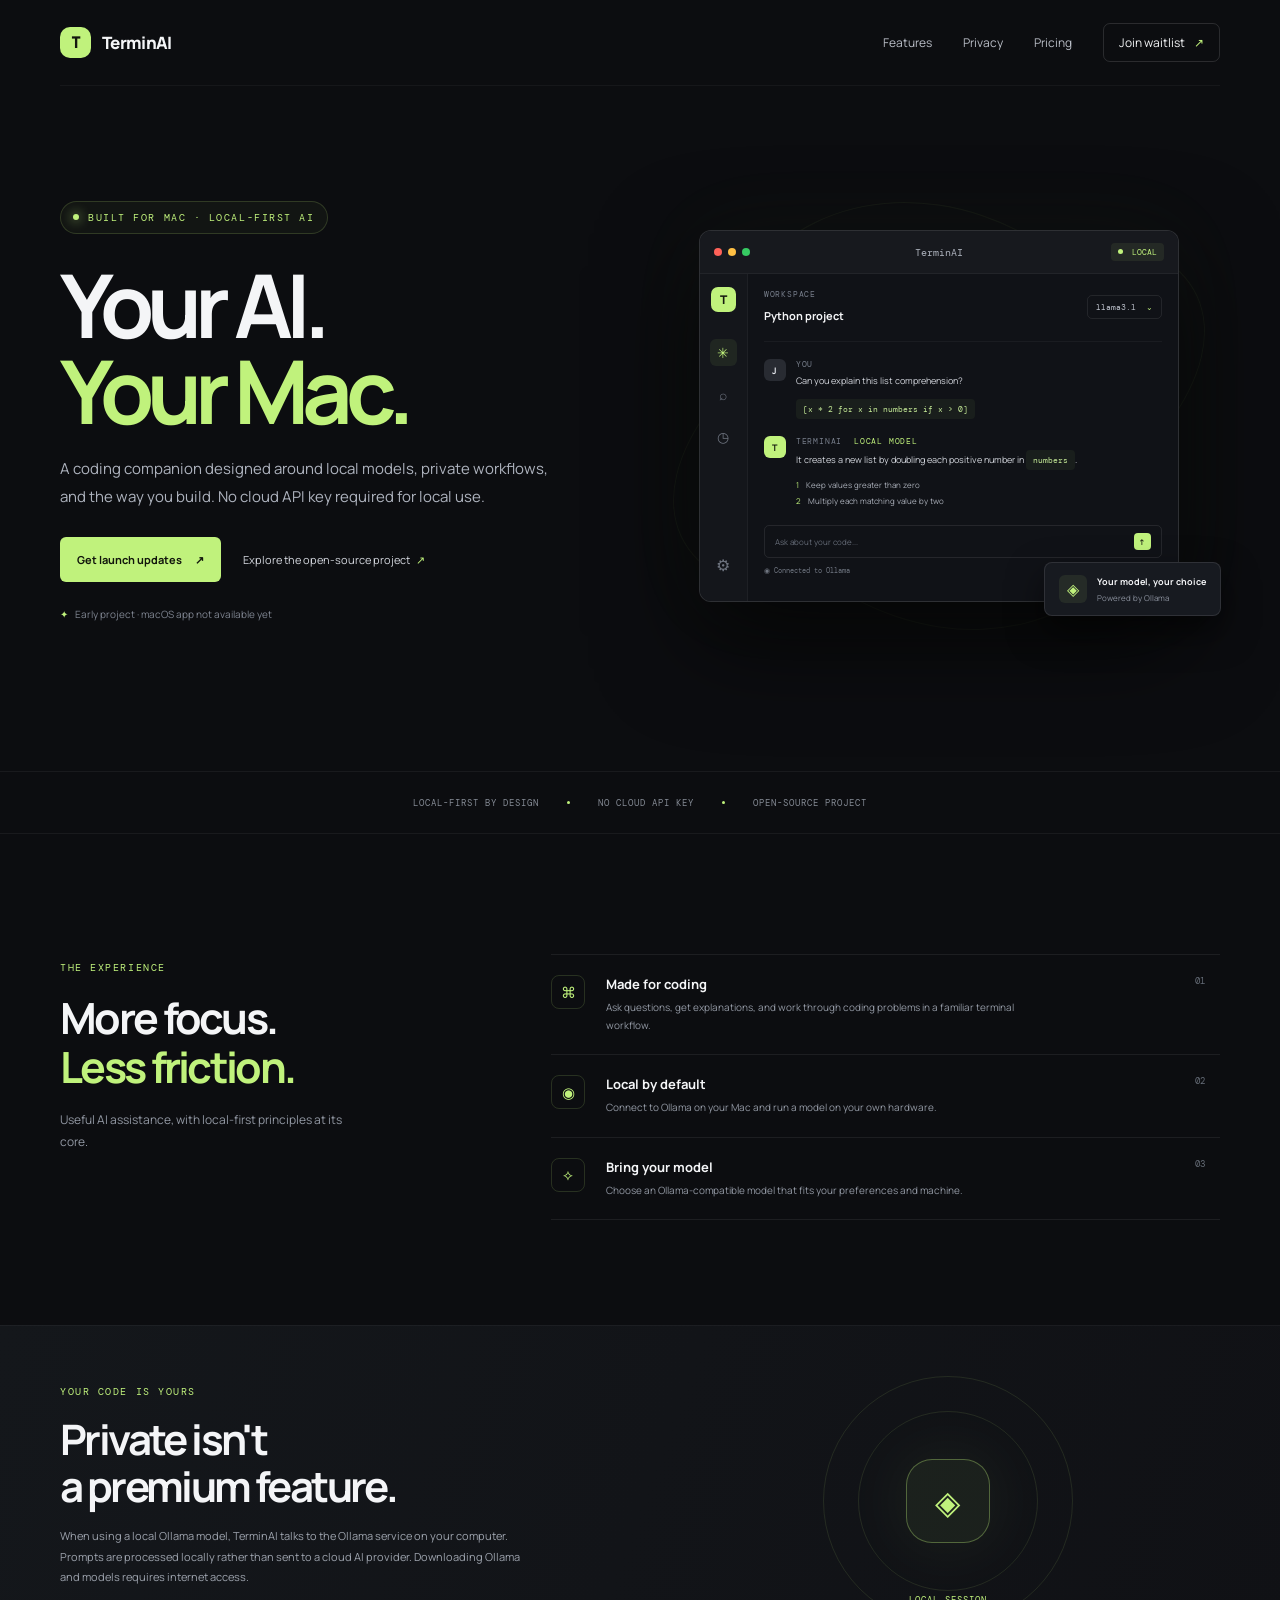
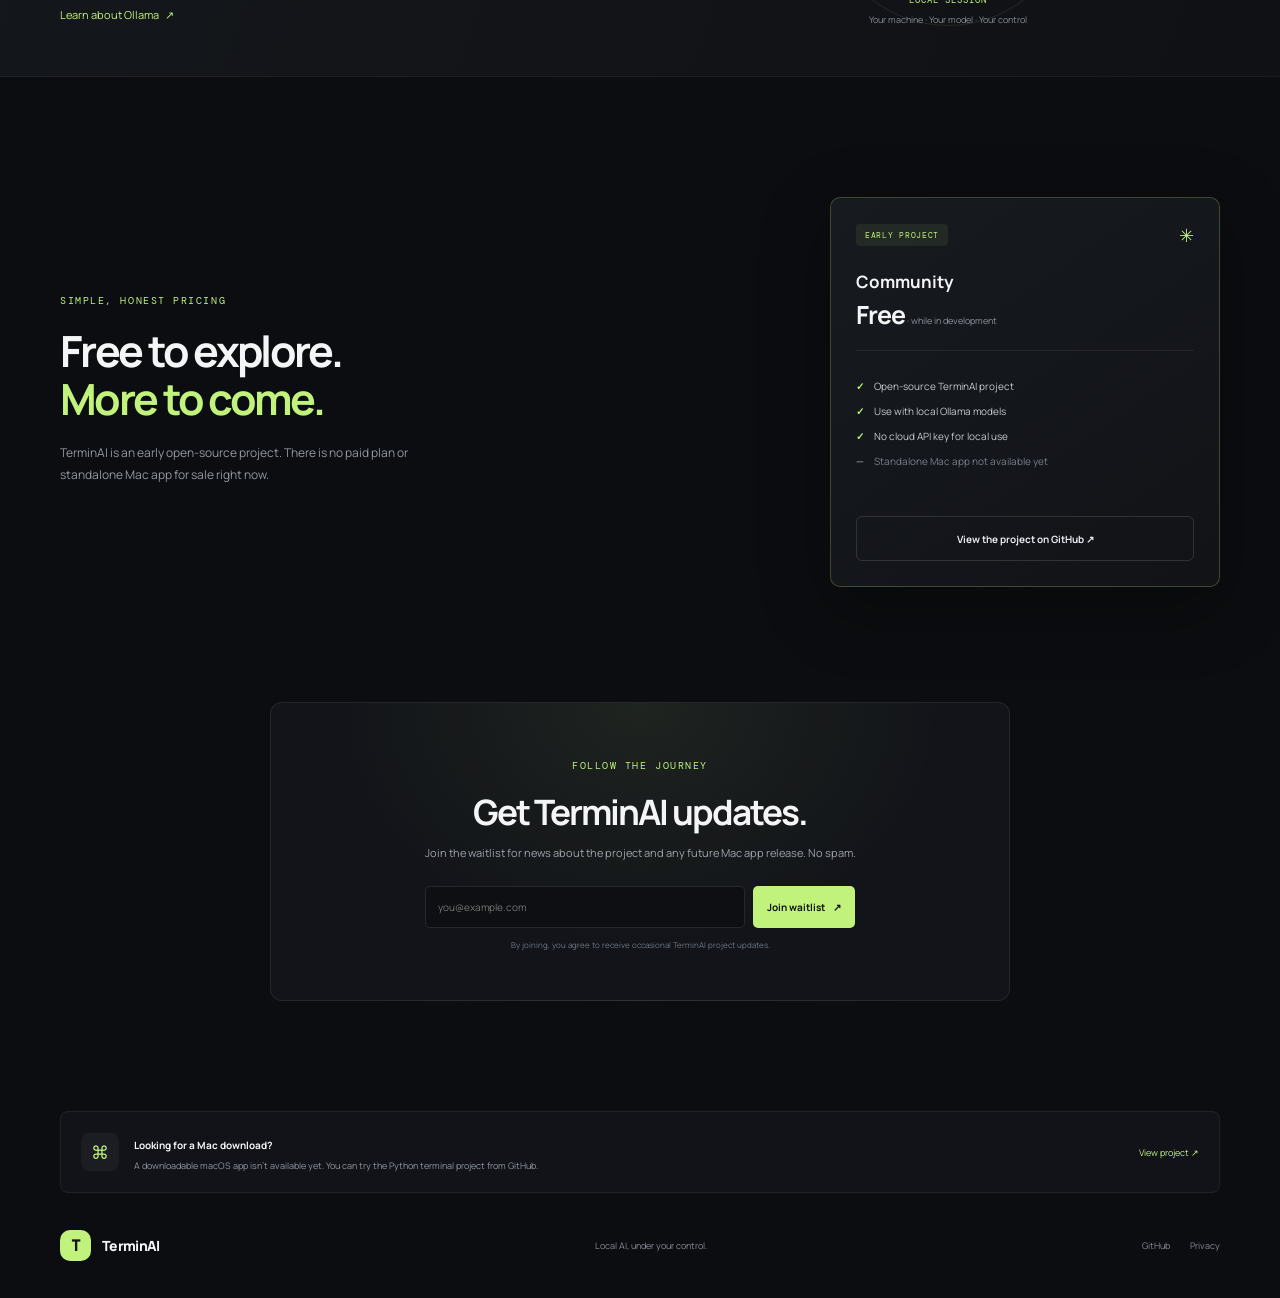
==== commit 777d1770: "Make TerminAI landing page premium with waitlist, pricing, and Mac app style" ====
--- a/index.html
+++ b/index.html
@@ -3,209 +3,69 @@
   <head>
     <meta charset="UTF-8" />
     <meta name="viewport" content="width=device-width, initial-scale=1.0" />
-    <meta
-      name="description"
-      content="TerminAI is a private local AI coding assistant for Mac. Built to run with Ollama on your computer—no cloud API key required."
-    />
-    <title>TerminAI — Local AI for Mac</title>
+    <meta name="theme-color" content="#0c0d10" />
+    <meta name="description" content="Meet TerminAI: a local-first AI coding companion for Mac, powered by Ollama. Join the waitlist for updates." />
+    <title>TerminAI — Your AI. Your Mac.</title>
     <link rel="preconnect" href="https://fonts.googleapis.com" />
     <link rel="preconnect" href="https://fonts.gstatic.com" crossorigin />
-    <link
-      href="https://fonts.googleapis.com/css2?family=Inter:wght@400;500;600;700;800&family=JetBrains+Mono:wght@400;500;600;700&display=swap"
-      rel="stylesheet"
-    />
+    <link rel="preconnect" href="https://fonts.googleapis.com" />
+    <link href="https://fonts.googleapis.com/css2?family=DM+Mono:wght@400;500&family=Manrope:wght@400;500;600;700;800&display=swap" rel="stylesheet" />
     <link rel="stylesheet" href="styles.css" />
   </head>
   <body>
-    <header class="topbar">
-      <a href="#top" class="brand" aria-label="TerminAI home">
-        <span class="brand-mark">T</span>
-        <span>TerminAI</span>
-      </a>
-
-      <nav class="nav" aria-label="Main navigation">
-        <a href="#features">Features</a>
-        <a href="#why-mac">Why Mac</a>
-        <a href="#install">Install</a>
-        <a href="#security">Privacy</a>
-        <a class="nav-cta" href="https://github.com/jaimehargrave-cpu/TerminAI">GitHub</a>
-      </nav>
+    <header class="topbar wrap">
+      <a href="#top" class="brand" aria-label="TerminAI home"><span class="brand-mark">T</span><span>TerminAI</span></a>
+      <nav aria-label="Main navigation"><a href="#features">Features</a><a href="#privacy">Privacy</a><a href="#pricing">Pricing</a><a class="nav-cta" href="#waitlist">Join waitlist <span>↗</span></a></nav>
     </header>
 
     <main id="top">
-      <section class="hero">
+      <section class="hero wrap">
         <div class="hero-copy">
-          <p class="eyebrow"><span class="dot"></span> Local AI for developers</p>
-          <h1>Run AI locally.<br />Build faster.</h1>
-          <p class="lead">
-            TerminAI brings a coding assistant to your Mac without sending your prompts to the cloud.
-            It works with Ollama, so your files, ideas, and code stay on your machine.
-          </p>
-
-          <div class="actions">
-            <a class="button primary" href="#install">Download for macOS</a>
-            <a class="button secondary" href="https://github.com/jaimehargrave-cpu/TerminAI">View GitHub</a>
-          </div>
-
-          <ul class="mini-stats" aria-label="Product stats">
-            <li><strong>Local-only</strong><span>Works with Ollama</span></li>
-            <li><strong>Private</strong><span>No cloud API required</span></li>
-            <li><strong>Fast</strong><span>Built for terminal workflows</span></li>
-          </ul>
+          <div class="availability"><span class="live-dot"></span> BUILT FOR MAC · LOCAL-FIRST AI</div>
+          <h1>Your AI.<br /><span>Your Mac.</span></h1>
+          <p class="lead">A coding companion designed around local models, private workflows, and the way you build. No cloud API key required for local use.</p>
+          <div class="hero-actions"><a class="button primary" href="#waitlist">Get launch updates <span>↗</span></a><a class="text-link" href="https://github.com/jaimehargrave-cpu/TerminAI">Explore the open-source project <span>↗</span></a></div>
+          <p class="release-note"><span>✦</span> Early project · macOS app not available yet</p>
         </div>
 
-        <div class="app-window" aria-label="TerminAI app preview">
-          <div class="window-bar">
-            <div class="traffic-lights">
-              <span class="red"></span>
-              <span class="yellow"></span>
-              <span class="green"></span>
-            </div>
-            <div class="window-title">terminai</div>
-            <div class="window-badge">LOCAL</div>
-          </div>
-
-          <div class="app-screen">
-            <div class="chat-row user">
-              <span class="label">YOU</span>
-              <p>How do I reverse a list in Python?</p>
-            </div>
-            <div class="chat-row ai">
-              <span class="label">TERMINAI</span>
-              <p>
-                Use <code>my_list[::-1]</code> for a reversed copy or
-                <code>my_list.reverse()</code> for an in-place change.
-              </p>
-            </div>
-            <div class="chat-row prompt-line">
-              <span class="prompt-caret">›</span>
-              <div class="prompt-input"></div>
-            </div>
-            <div class="app-metrics">
-              <div>
-                <strong>32ms</strong>
-                <span>avg response</span>
-              </div>
-              <div>
-                <strong>0 API</strong>
-                <span>cloud calls</span>
+        <div class="product-stage" aria-label="Concept preview of the TerminAI Mac experience">
+          <div class="orbit orbit-one"></div><div class="orbit orbit-two"></div>
+          <div class="app-window">
+            <div class="window-titlebar"><div class="traffic"><i></i><i></i><i></i></div><span>TerminAI</span><span class="local-chip"><b></b> LOCAL</span></div>
+            <div class="window-content">
+              <aside class="sidebar"><div class="side-logo">T</div><div class="side-icon active">✳</div><div class="side-icon">⌕</div><div class="side-icon">◷</div><div class="side-bottom">⚙</div></aside>
+              <div class="conversation"><div class="conversation-top"><div><small>WORKSPACE</small><strong>Python project</strong></div><span class="model-chip">llama3.1 <i>⌄</i></span></div>
+                <div class="message user-message"><span class="avatar user-avatar">J</span><div><small>YOU</small><p>Can you explain this list comprehension?</p><code>[x * 2 for x in numbers if x &gt; 0]</code></div></div>
+                <div class="message assistant-message"><span class="avatar ai-avatar">T</span><div><small>TERMINAI <span class="local-tag">LOCAL MODEL</span></small><p>It creates a new list by doubling each positive number in <code>numbers</code>.</p><div class="answer-points"><span>1</span> Keep values greater than zero<br /><span>2</span> Multiply each matching value by two</div></div></div>
+                <div class="composer"><span>Ask about your code...</span><b>↑</b></div>
+                <div class="window-foot"><span>◉ Connected to Ollama</span><span>Private session</span></div>
               </div>
             </div>
           </div>
+          <div class="float-card"><span class="float-icon">◈</span><div><strong>Your model, your choice</strong><small>Powered by Ollama</small></div></div>
         </div>
       </section>
 
-      <section class="trusted-strip">
-        <p>Built for developers who want AI on their own machine</p>
-      </section>
+      <div class="trust-bar"><div class="wrap trust-inner"><span>LOCAL-FIRST BY DESIGN</span><i></i><span>NO CLOUD API KEY</span><i></i><span>OPEN-SOURCE PROJECT</span></div></div>
 
-      <section class="features" id="features">
-        <div class="section-heading">
-          <p class="eyebrow"><span class="dot"></span> Features</p>
-          <h2>Everything you expect from a coding assistant.</h2>
-        </div>
-
-        <div class="feature-grid">
-          <article class="feature-card">
-            <div class="icon">⌘</div>
-            <h3>Fast terminal workflows</h3>
-            <p>Stay in the flow. Ask questions, explain code, and iterate without leaving your shell.</p>
-          </article>
-
-          <article class="feature-card">
-            <div class="icon">▣</div>
-            <h3>Private by default</h3>
-            <p>Runs with Ollama on your Mac. No cloud API key, no external processing required.</p>
-          </article>
-
-          <article class="feature-card">
-            <div class="icon">✦</div>
-            <h3>Helpful explanations</h3>
-            <p>Get clear answers, confident debugging guidance, and better code understanding.</p>
-          </article>
-
-          <article class="feature-card">
-            <div class="icon">◎</div>
-            <h3>Works with local models</h3>
-            <p>Choose the model that fits your hardware and your use case.</p>
-          </article>
+      <section class="features wrap section" id="features">
+        <div class="section-intro"><span class="kicker">THE EXPERIENCE</span><h2>More focus.<br /><span>Less friction.</span></h2><p>Useful AI assistance, with local-first principles at its core.</p></div>
+        <div class="feature-list">
+          <article><span class="feature-icon">⌘</span><div><h3>Made for coding</h3><p>Ask questions, get explanations, and work through coding problems in a familiar terminal workflow.</p></div><span class="feature-index">01</span></article>
+          <article><span class="feature-icon">◉</span><div><h3>Local by default</h3><p>Connect to Ollama on your Mac and run a model on your own hardware.</p></div><span class="feature-index">02</span></article>
+          <article><span class="feature-icon">⟡</span><div><h3>Bring your model</h3><p>Choose an Ollama-compatible model that fits your preferences and machine.</p></div><span class="feature-index">03</span></article>
         </div>
       </section>
 
-      <section class="why-mac" id="why-mac">
-        <div class="section-heading left">
-          <p class="eyebrow"><span class="dot"></span> Why Mac</p>
-          <h2>Made for the way developers work.</h2>
-        </div>
+      <section class="privacy-section" id="privacy"><div class="wrap privacy-inner"><div><span class="kicker">YOUR CODE IS YOURS</span><h2>Private isn't<br />a premium feature.</h2><p>When using a local Ollama model, TerminAI talks to the Ollama service on your computer. Prompts are processed locally rather than sent to a cloud AI provider. Downloading Ollama and models requires internet access.</p><a class="text-link" href="https://ollama.com">Learn about Ollama <span>↗</span></a></div><div class="privacy-visual"><div class="shield">◈</div><span class="privacy-line line-a"></span><span class="privacy-line line-b"></span><div class="privacy-label"><b>LOCAL SESSION</b><span>Your machine · Your model · Your control</span></div></div></div></section>
 
-        <div class="mac-grid">
-          <div class="glass-panel">
-            <h3>Built for speed</h3>
-            <p>Use a local AI a few keystrokes away from your terminal, editor, and scripts.</p>
-          </div>
-          <div class="glass-panel">
-            <h3>Built for focus</h3>
-            <p>Keep your data local and reduce friction between thinking, coding, and testing.</p>
-          </div>
-          <div class="glass-panel">
-            <h3>Built for control</h3>
-            <p>Choose the model you trust and run your AI workloads wherever you want.</p>
-          </div>
-        </div>
-      </section>
+      <section class="pricing wrap section" id="pricing"><div class="pricing-heading"><span class="kicker">SIMPLE, HONEST PRICING</span><h2>Free to explore.<br /><span>More to come.</span></h2><p>TerminAI is an early open-source project. There is no paid plan or standalone Mac app for sale right now.</p></div><div class="price-card"><div class="price-card-top"><span class="beta-pill">EARLY PROJECT</span><span class="price-icon">✳</span></div><h3>Community</h3><p class="price">Free<span> · while in development</span></p><ul><li><b>✓</b> Open-source TerminAI project</li><li><b>✓</b> Use with local Ollama models</li><li><b>✓</b> No cloud API key for local use</li><li class="muted"><b>—</b> Standalone Mac app not available yet</li></ul><a href="https://github.com/jaimehargrave-cpu/TerminAI" class="button secondary full">View the project on GitHub ↗</a></div></section>
 
-      <section class="install" id="install">
-        <div class="install-copy">
-          <p class="eyebrow"><span class="dot"></span> Install</p>
-          <h2>Run it on your Mac in minutes.</h2>
-          <ol>
-            <li>Install Ollama from <a href="https://ollama.com">ollama.com</a></li>
-            <li>Pull a local model such as <code>llama3.1</code></li>
-            <li>Clone or download the TerminAI project and run it</li>
-          </ol>
-          <div class="code-block">
-            <span class="code-label">Terminal</span>
-            <pre>ollama pull llama3.1
-python3 -m venv .venv
-source .venv/bin/activate
-python3 -m pip install -r requirements.txt
-python3 terminai.py</pre>
-          </div>
-        </div>
-      </section>
+      <section class="waitlist-section" id="waitlist"><div class="waitlist-box"><span class="kicker">FOLLOW THE JOURNEY</span><h2>Get TerminAI updates.</h2><p>Join the waitlist for news about the project and any future Mac app release. No spam.</p><form name="terminai-waitlist" method="POST" data-netlify="true" netlify-honeypot="bot-field"><input type="hidden" name="form-name" value="terminai-waitlist" /><p class="hidden"><label>Leave this empty: <input name="bot-field" /></label></p><label class="sr-only" for="email">Email address</label><div class="form-row"><input id="email" type="email" name="email" placeholder="you@example.com" autocomplete="email" required /><button type="submit">Join waitlist <span>↗</span></button></div><small>By joining, you agree to receive occasional TerminAI project updates.</small></form></div></section>
 
-      <section class="security" id="security">
-        <div class="section-heading center">
-          <p class="eyebrow"><span class="dot"></span> Privacy</p>
-          <h2>Your machine, your model, your data.</h2>
-        </div>
-
-        <div class="privacy-row">
-          <div class="privacy-card">
-            <h3>No cloud API key</h3>
-            <p>TerminAI is designed to work with local models using Ollama, which means no cloud API key is required.</p>
-          </div>
-          <div class="privacy-card">
-            <h3>Local model support</h3>
-            <p>Your prompts and code stay on your machine while the model runs on your Mac.</p>
-          </div>
-          <div class="privacy-card">
-            <h3>Developer-friendly</h3>
-            <p>Built for coding workflows, debugging, and rapid iteration without extra friction.</p>
-          </div>
-        </div>
-      </section>
+      <section class="download-note wrap"><span class="mac-icon">⌘</span><div><strong>Looking for a Mac download?</strong><p>A downloadable macOS app isn't available yet. You can try the Python terminal project from GitHub.</p></div><a href="https://github.com/jaimehargrave-cpu/TerminAI">View project ↗</a></section>
     </main>
 
-    <footer class="footer">
-      <div class="footer-brand">
-        <a href="#top" class="brand" aria-label="TerminAI home">
-          <span class="brand-mark">T</span>
-          <span>TerminAI</span>
-        </a>
-      </div>
-      <p>Local AI for your Mac.</p>
-      <a href="https://github.com/jaimehargrave-cpu/TerminAI">GitHub ↗</a>
-    </footer>
+    <footer class="footer wrap"><a href="#top" class="brand"><span class="brand-mark">T</span><span>TerminAI</span></a><span>Local AI, under your control.</span><div><a href="https://github.com/jaimehargrave-cpu/TerminAI">GitHub</a><a href="#privacy">Privacy</a></div></footer>
   </body>
 </html>
--- a/styles.css
+++ b/styles.css
@@ -1,574 +1,3 @@
-* {
-  box-sizing: border-box;
-}
-
-html {
-  scroll-behavior: smooth;
-}
-
-body {
-  margin: 0;
-  background:
-    radial-gradient(circle at top, rgba(163, 230, 53, 0.12), transparent 32%),
-    #0d0e12;
-  color: #f5f7fb;
-  font-family: "Inter", sans-serif;
-  -webkit-font-smoothing: antialiased;
-}
-
-a {
-  color: inherit;
-  text-decoration: none;
-}
-
-img {
-  max-width: 100%;
-  display: block;
-}
-
-.topbar,
-.hero,
-.features,
-.why-mac,
-.install,
-.security,
-.footer {
-  width: min(1180px, calc(100% - 32px));
-  margin: 0 auto;
-}
-
-.topbar {
-  display: flex;
-  justify-content: space-between;
-  align-items: center;
-  padding: 28px 0 20px;
-}
-
-.brand {
-  display: inline-flex;
-  align-items: center;
-  gap: 12px;
-  font-weight: 700;
-  letter-spacing: -0.04em;
-  font-size: 1.2rem;
-}
-
-.brand-mark {
-  display: inline-grid;
-  place-items: center;
-  width: 30px;
-  height: 30px;
-  border-radius: 9px;
-  background: #a3e635;
-  color: #0b0d0f;
-  font-family: "JetBrains Mono", monospace;
-  font-weight: 700;
-}
-
-.nav {
-  display: flex;
-  align-items: center;
-  gap: 26px;
-  color: #d7dbe2;
-  font-size: 0.9rem;
-}
-
-.nav a {
-  opacity: 0.82;
-}
-
-.nav a:hover {
-  opacity: 1;
-}
-
-.nav-cta {
-  padding: 10px 15px;
-  border: 1px solid rgba(255, 255, 255, 0.08);
-  border-radius: 999px;
-  background: rgba(255, 255, 255, 0.02);
-}
-
-.hero {
-  display: grid;
-  grid-template-columns: 1.15fr 0.85fr;
-  gap: 56px;
-  align-items: center;
-  min-height: 680px;
-  padding: 38px 0 48px;
-}
-
-.eyebrow {
-  display: inline-flex;
-  align-items: center;
-  gap: 10px;
-  margin: 0 0 20px;
-  font-family: "JetBrains Mono", monospace;
-  font-size: 0.7rem;
-  letter-spacing: 0.17em;
-  text-transform: uppercase;
-  color: #b8f45c;
-}
-
-.dot {
-  width: 8px;
-  height: 8px;
-  border-radius: 50%;
-  background: #b8f45c;
-  box-shadow: 0 0 16px rgba(184, 244, 92, 0.8);
-}
-
-.hero h1 {
-  margin: 0;
-  font-size: clamp(3.6rem, 6vw, 6rem);
-  line-height: 0.94;
-  letter-spacing: -0.08em;
-}
-
-.hero h1 br {
-  display: block;
-}
-
-.lead {
-  max-width: 590px;
-  margin-top: 24px;
-  font-size: 1.1rem;
-  line-height: 1.7;
-  color: #c6ccd7;
-}
-
-.actions {
-  display: flex;
-  flex-wrap: wrap;
-  gap: 14px;
-  margin-top: 30px;
-}
-
-.button {
-  display: inline-flex;
-  justify-content: center;
-  align-items: center;
-  border-radius: 12px;
-  font-weight: 600;
-  padding: 16px 22px;
-  transition: transform 0.2s ease, border-color 0.2s ease;
-}
-
-.button:hover {
-  transform: translateY(-1px);
-}
-
-.button.primary {
-  background: #a3e635;
-  color: #090b0d;
-  box-shadow: 0 18px 32px rgba(163, 230, 53, 0.2);
-}
-
-.button.secondary {
-  border: 1px solid rgba(255, 255, 255, 0.1);
-  background: rgba(255, 255, 255, 0.02);
-  color: white;
-}
-
-.mini-stats {
-  list-style: none;
-  display: flex;
-  flex-wrap: wrap;
-  gap: 18px;
-  padding: 0;
-  margin: 34px 0 0;
-}
-
-.mini-stats li {
-  display: flex;
-  flex-direction: column;
-  gap: 4px;
-  min-width: 120px;
-}
-
-.mini-stats strong {
-  font-size: 1rem;
-  font-weight: 700;
-}
-
-.mini-stats span {
-  color: #8c93a3;
-  font-size: 0.8rem;
-}
-
-.app-window {
-  width: min(100%, 500px);
-  margin-left: auto;
-  background: rgba(16, 18, 22, 0.9);
-  border: 1px solid rgba(255, 255, 255, 0.08);
-  border-radius: 20px;
-  box-shadow: 0 24px 80px rgba(0, 0, 0, 0.42);
-  overflow: hidden;
-}
-
-.window-bar {
-  display: grid;
-  grid-template-columns: 1fr auto 1fr;
-  align-items: center;
-  gap: 12px;
-  height: 52px;
-  padding: 0 18px;
-  background: rgba(255, 255, 255, 0.02);
-  border-bottom: 1px solid rgba(255, 255, 255, 0.08);
-}
-
-.traffic-lights {
-  display: flex;
-  align-items: center;
-  gap: 8px;
-}
-
-.traffic-lights span {
-  width: 10px;
-  height: 10px;
-  border-radius: 50%;
-  display: inline-block;
-}
-
-.red { background: #ff5f57; }
-.yellow { background: #febc2e; }
-.green { background: #2ac840; }
-
-.window-title {
-  font-family: "JetBrains Mono", monospace;
-  font-size: 0.72rem;
-  letter-spacing: 0.08em;
-  text-transform: lowercase;
-  color: #dfe5ee;
-  justify-self: center;
-}
-
-.window-badge {
-  justify-self: end;
-  padding: 6px 10px;
-  border: 1px solid rgba(163, 230, 53, 0.3);
-  border-radius: 999px;
-  color: #b8f45c;
-  background: rgba(163, 230, 53, 0.05);
-  font-size: 0.64rem;
-  letter-spacing: 0.12em;
-}
-
-.app-screen {
-  padding: 22px 20px 18px;
-  background: linear-gradient(180deg, rgba(21, 23, 28, 0.96), rgba(15, 16, 20, 0.98));
-}
-
-.chat-row {
-  padding: 12px 14px;
-  border-radius: 12px;
-  background: rgba(255, 255, 255, 0.02);
-  border: 1px solid rgba(255, 255, 255, 0.03);
-}
-
-.chat-row + .chat-row {
-  margin-top: 14px;
-}
-
-.chat-row.user {
-  background: rgba(255, 255, 255, 0.015);
-}
-
-.label {
-  display: block;
-  margin-bottom: 8px;
-  font-family: "JetBrains Mono", monospace;
-  font-size: 0.62rem;
-  letter-spacing: 0.12em;
-  color: #8c93a3;
-}
-
-.chat-row p {
-  margin: 0;
-  color: #edf2f8;
-  line-height: 1.6;
-  font-size: 0.96rem;
-}
-
-.chat-row.ai p {
-  color: #dfe5ef;
-}
-
-code {
-  font-family: "JetBrains Mono", monospace;
-  background: rgba(163, 230, 53, 0.12);
-  color: #d7f5a2;
-  padding: 2px 6px;
-  border-radius: 6px;
-}
-
-.prompt-line {
-  display: flex;
-  align-items: center;
-  gap: 8px;
-  padding-bottom: 10px;
-}
-
-.prompt-caret {
-  color: #b8f45c;
-  font-weight: 700;
-}
-
-.prompt-input {
-  flex: 1;
-  height: 16px;
-  border-radius: 999px;
-  background: linear-gradient(90deg, rgba(163, 230, 53, 0.4), rgba(163, 230, 53, 0.04));
-}
-
-.app-metrics {
-  display: grid;
-  grid-template-columns: repeat(2, minmax(0, 1fr));
-  gap: 10px;
-  margin-top: 18px;
-}
-
-.app-metrics div {
-  display: flex;
-  flex-direction: column;
-  gap: 4px;
-  padding: 12px 14px;
-  border-radius: 10px;
-  background: rgba(255, 255, 255, 0.02);
-  border: 1px solid rgba(255, 255, 255, 0.05);
-}
-
-.app-metrics strong {
-  font-size: 1.1rem;
-}
-
-.app-metrics span {
-  color: #8c93a3;
-  font-size: 0.72rem;
-}
-
-.trusted-strip {
-  border-top: 1px solid rgba(255, 255, 255, 0.06);
-  border-bottom: 1px solid rgba(255, 255, 255, 0.06);
-  margin-top: 10px;
-}
-
-.trusted-strip p {
-  width: min(1180px, calc(100% - 32px));
-  margin: 0 auto;
-  padding: 22px 0;
-  color: #bfc5cf;
-  text-align: center;
-  letter-spacing: 0.08em;
-  text-transform: uppercase;
-  font-size: 0.74rem;
-}
-
-.features,
-.why-mac,
-.install,
-.security {
-  padding-top: 96px;
-}
-
-.section-heading {
-  margin-bottom: 28px;
-}
-
-.section-heading.center {
-  text-align: center;
-}
-
-.section-heading h2 {
-  margin: 0;
-  font-size: clamp(2rem, 3vw, 3.1rem);
-  letter-spacing: -0.07em;
-}
-
-.feature-grid {
-  display: grid;
-  grid-template-columns: repeat(4, minmax(0, 1fr));
-  gap: 18px;
-}
-
-.feature-card {
-  padding: 28px 22px 24px;
-  border-radius: 18px;
-  background: rgba(255, 255, 255, 0.025);
-  border: 1px solid rgba(255, 255, 255, 0.06);
-}
-
-.icon {
-  width: 42px;
-  height: 42px;
-  display: grid;
-  place-items: center;
-  border-radius: 12px;
-  background: rgba(163, 230, 53, 0.12);
-  color: #c9f77d;
-  font-size: 1.3rem;
-  margin-bottom: 20px;
-}
-
-.feature-card h3 {
-  margin: 0 0 10px;
-  font-size: 1.2rem;
-}
-
-.feature-card p {
-  margin: 0;
-  color: #a9b0bc;
-  line-height: 1.7;
-}
-
-.mac-grid,
-.privacy-row {
-  display: grid;
-  grid-template-columns: repeat(3, minmax(0, 1fr));
-  gap: 18px;
-}
-
-.glass-panel,
-.privacy-card {
-  padding: 28px 24px;
-  border-radius: 18px;
-  background: rgba(255, 255, 255, 0.02);
-  border: 1px solid rgba(255, 255, 255, 0.06);
-}
-
-.glass-panel h3,
-.privacy-card h3 {
-  margin: 0 0 12px;
-  font-size: 1.3rem;
-}
-
-.glass-panel p,
-.privacy-card p {
-  margin: 0;
-  line-height: 1.7;
-  color: #a9b0bc;
-}
-
-.install {
-  display: flex;
-  justify-content: center;
-}
-
-.install-copy {
-  width: min(100%, 860px);
-  padding: 34px 28px 26px;
-  border: 1px solid rgba(255, 255, 255, 0.06);
-  border-radius: 24px;
-  background: rgba(255, 255, 255, 0.02);
-}
-
-.install-copy h2 {
-  margin: 0 0 22px;
-  font-size: clamp(2rem, 3vw, 3rem);
-  letter-spacing: -0.06em;
-}
-
-.install-copy ol {
-  margin: 0 0 22px;
-  padding-left: 22px;
-  color: #dfe5ee;
-  line-height: 1.8;
-}
-
-.install-copy a {
-  color: #d5f99a;
-}
-
-.code-block {
-  overflow: hidden;
-  border-radius: 16px;
-  border: 1px solid rgba(255, 255, 255, 0.06);
-  background: rgba(9, 11, 13, 0.85);
-}
-
-.code-label {
-  display: block;
-  padding: 12px 16px;
-  color: #8c93a3;
-  border-bottom: 1px solid rgba(255, 255, 255, 0.06);
-  font-family: "JetBrains Mono", monospace;
-  font-size: 0.68rem;
-  letter-spacing: 0.12em;
-  text-transform: uppercase;
-}
-
-pre {
-  margin: 0;
-  padding: 18px 16px 20px;
-  color: #e5f5bc;
-  font-family: "JetBrains Mono", monospace;
-  line-height: 1.7;
-  white-space: pre-wrap;
-  word-break: break-word;
-}
-
-.footer {
-  display: flex;
-  align-items: center;
-  justify-content: space-between;
-  gap: 16px;
-  padding: 34px 0 50px;
-  color: #a9b0bc;
-  border-top: 1px solid rgba(255, 255, 255, 0.06);
-  margin-top: 88px;
-}
-
-.footer p {
-  margin: 0;
-}
-
-@media (max-width: 920px) {
-  .hero {
-    grid-template-columns: 1fr;
-    padding-top: 40px;
-  }
-
-  .app-window {
-    margin: 0 auto;
-  }
-
-  .feature-grid,
-  .mac-grid,
-  .privacy-row {
-    grid-template-columns: repeat(2, minmax(0, 1fr));
-  }
-
-  .nav {
-    gap: 14px;
-    font-size: 0.78rem;
-  }
-}
-
-@media (max-width: 620px) {
-  .topbar,
-  .nav {
-    flex-wrap: wrap;
-  }
-
-  .nav {
-    justify-content: flex-start;
-  }
-
-  .feature-grid,
-  .mac-grid,
-  .privacy-row {
-    grid-template-columns: 1fr;
-  }
-
-  .footer {
-    flex-direction: column;
-    align-items: flex-start;
-  }
-
-  .button {
-    width: 100%;
-  }
-
-  .actions {
-    flex-direction: column;
-  }
-}
+@import url('https://fonts.googleapis.com/css2?family=DM+Mono:wght@400;500&family=Manrope:wght@400;500;600;700;800&display=swap');
+:root{--bg:#0c0d10;--surface:#121419;--surface2:#171a20;--line:#272a31;--text:#f4f5f7;--muted:#a3a8b2;--lime:#c0f27c;--mono:'DM Mono',monospace;--sans:'Manrope',-apple-system,BlinkMacSystemFont,'Segoe UI',sans-serif}*{box-sizing:border-box}html{scroll-behavior:smooth;scroll-padding-top:90px}body{margin:0;background:var(--bg);color:var(--text);font-family:var(--sans);-webkit-font-smoothing:antialiased}a{color:inherit;text-decoration:none}.wrap{width:min(1160px,calc(100% - 48px));margin-inline:auto}.topbar{height:86px;display:flex;align-items:center;justify-content:space-between;border-bottom:1px solid #ffffff0b}.brand{display:flex;align-items:center;gap:11px;font-size:17px;font-weight:800;letter-spacing:-.7px}.brand-mark{display:grid;place-items:center;width:31px;height:31px;border-radius:10px;background:var(--lime);color:#14170e;font:700 16px var(--mono)}nav{display:flex;align-items:center;gap:31px;color:#b9bdc6;font-size:12px}nav>a:hover,.text-link:hover{color:var(--lime)}.nav-cta{padding:10px 15px;border:1px solid #ffffff20;border-radius:7px;color:var(--text)}.nav-cta span{color:var(--lime);margin-left:7px}.hero{min-height:685px;display:grid;grid-template-columns:1fr 1fr;align-items:center;gap:35px;padding-top:50px;padding-bottom:75px}.availability,.kicker{font:10px var(--mono);letter-spacing:1.55px;color:var(--lime)}.availability{display:inline-flex;align-items:center;gap:9px;padding:9px 12px;border:1px solid #c0f27c2b;border-radius:30px;background:#c0f27c09}.live-dot{height:6px;width:6px;border-radius:50%;background:var(--lime);box-shadow:0 0 12px var(--lime)}h1{font-size:clamp(58px,7vw,88px);line-height:.98;letter-spacing:-7px;margin:27px 0 22px;font-weight:700}h1 span,.section-intro h2 span,.pricing-heading h2 span{color:var(--lime)}.lead{max-width:500px;font-size:15px;line-height:1.85;color:#aeb3be}.hero-actions{display:flex;align-items:center;gap:22px;margin-top:27px}.button{min-height:45px;padding:0 17px;border-radius:6px;display:inline-flex;align-items:center;justify-content:center;gap:13px;font-size:11px;font-weight:700;transition:transform .18s,border-color .18s}.button:hover{transform:translateY(-2px)}.primary{background:var(--lime);color:#11150c}.primary:hover{background:#d0ff93}.text-link{font-size:11px;color:#d4d7de}.text-link span{color:var(--lime);margin-left:4px}.release-note{margin-top:25px;color:#7f8591;font-size:10px}.release-note span{color:var(--lime);margin-right:5px}.product-stage{height:460px;position:relative;display:grid;place-items:center}.orbit{position:absolute;border:1px solid #c0f27c0d;border-radius:50%;transform:rotate(-25deg)}.orbit-one{width:570px;height:300px}.orbit-two{width:470px;height:400px;transform:rotate(38deg)}.app-window{z-index:1;width:min(100%,480px);overflow:hidden;border:1px solid #ffffff20;border-radius:12px;background:#101217;box-shadow:0 35px 100px #000b,0 0 90px #c0f27c0b}.window-titlebar{height:43px;display:grid;grid-template-columns:1fr 1fr 1fr;align-items:center;padding:0 14px;border-bottom:1px solid #ffffff0c;background:#17191e;color:#aeb3be;font:10px var(--mono)}.window-titlebar>span:nth-child(2){text-align:center}.traffic{display:flex;gap:6px}.traffic i{height:8px;width:8px;border-radius:50%;background:#ff6259}.traffic i:nth-child(2){background:#ffc044}.traffic i:nth-child(3){background:#36ca62}.local-chip{justify-self:end;padding:4px 7px;border-radius:4px;background:#c0f27c13;color:var(--lime);font-size:8px}.local-chip b{display:inline-block;width:5px;height:5px;background:var(--lime);border-radius:50%;margin-right:4px;vertical-align:1px}.window-content{display:grid;grid-template-columns:48px 1fr;min-height:327px}.sidebar{display:flex;flex-direction:column;align-items:center;gap:15px;padding:13px 0;background:#14161b;border-right:1px solid #ffffff0b;color:#6f7580}.side-logo{display:grid;place-items:center;height:25px;width:25px;border-radius:7px;background:var(--lime);color:#161910;font-weight:800;font-size:12px;margin-bottom:12px}.side-icon{display:grid;place-items:center;width:27px;height:27px;font-size:14px}.side-icon.active{color:var(--lime);background:#c0f27c13;border-radius:6px}.side-bottom{margin-top:auto;margin-bottom:12px}.conversation{padding:15px 16px 10px}.conversation-top{display:flex;align-items:center;justify-content:space-between;padding-bottom:16px;border-bottom:1px solid #ffffff0b}.conversation-top small,.message small{display:block;color:#777e8b;font:8px var(--mono);letter-spacing:.8px;margin-bottom:4px}.conversation-top strong{font-size:11px}.model-chip{padding:6px 8px;border:1px solid #ffffff15;border-radius:5px;color:#bfc4ce;font:8px var(--mono)}.model-chip i{font-style:normal;color:var(--lime);margin-left:5px}.message{display:grid;grid-template-columns:23px 1fr;gap:9px;margin-top:17px}.avatar{height:22px;width:22px;display:grid;place-items:center;border-radius:6px;font-size:9px;font-weight:700}.user-avatar{background:#282b32;color:#e8eaf0}.ai-avatar{background:var(--lime);color:#11150c}.message p{font-size:9px;line-height:1.7;color:#d3d6dd;margin:4px 0 7px}.message code{font:8px var(--mono);color:#c9ef9a;background:#c0f27c0d;padding:5px 7px;border-radius:4px;display:inline-block}.local-tag{display:inline!important;color:var(--lime)!important;margin-left:6px}.answer-points{font-size:8px;line-height:2;color:#a9aeb8}.answer-points span{color:var(--lime);margin-right:5px}.composer{height:33px;border:1px solid #ffffff16;border-radius:5px;display:flex;align-items:center;justify-content:space-between;padding:0 10px;margin-top:16px;color:#656b77;font-size:8px}.composer b{display:grid;place-items:center;background:var(--lime);color:#13170e;height:17px;width:17px;border-radius:4px}.window-foot{display:flex;justify-content:space-between;margin-top:8px;color:#6f7580;font:7px var(--mono)}.float-card{position:absolute;z-index:2;right:-1px;bottom:30px;display:flex;align-items:center;gap:10px;padding:12px 14px;border:1px solid #ffffff1a;border-radius:8px;background:#171a20;box-shadow:0 15px 35px #0008}.float-icon{display:grid;place-items:center;width:28px;height:28px;border-radius:6px;background:#c0f27c15;color:var(--lime)}.float-card strong,.float-card small{display:block}.float-card strong{font-size:9px}.float-card small{margin-top:4px;color:#8b919d;font-size:8px}.trust-bar{border-block:1px solid #ffffff0e}.trust-inner{height:61px;display:flex;align-items:center;justify-content:center;gap:28px;color:#858b95;font:9px var(--mono);letter-spacing:1px}.trust-inner i{width:3px;height:3px;border-radius:50%;background:var(--lime)}.section{padding-top:120px;padding-bottom:105px}.features{display:grid;grid-template-columns:.75fr 1.25fr;gap:90px}.section-intro h2,.pricing-heading h2{font-size:43px;line-height:1.13;letter-spacing:-2.7px;margin:18px 0}.section-intro>p,.pricing-heading>p{font-size:12px;line-height:1.8;color:#9298a3;max-width:290px}.feature-list article{display:grid;grid-template-columns:39px 1fr 25px;align-items:start;gap:16px;padding:20px 0;border-bottom:1px solid #ffffff12}.feature-list article:first-child{border-top:1px solid #ffffff12}.feature-icon{display:grid;place-items:center;width:34px;height:34px;border:1px solid #c0f27c28;border-radius:8px;color:var(--lime);font-size:15px}.feature-list h3{margin:0 0 6px;font-size:13px}.feature-list p{margin:0;color:#9298a3;font-size:10px;line-height:1.75;max-width:440px}.feature-index{font:9px var(--mono);color:#666d78}.privacy-section{background:linear-gradient(110deg,#14171b,#101115);border-block:1px solid #ffffff0b}.privacy-inner{min-height:350px;display:grid;grid-template-columns:1fr 1fr;gap:70px;align-items:center}.privacy-inner h2{font-size:42px;line-height:1.12;letter-spacing:-2.6px;margin:16px 0}.privacy-inner>div:first-child>p{max-width:460px;color:#9da3ad;font-size:11px;line-height:1.9}.privacy-inner .text-link{display:inline-block;margin-top:8px;color:var(--lime)}.privacy-visual{position:relative;height:260px;display:grid;place-items:center;overflow:hidden}.shield{z-index:2;width:84px;height:84px;display:grid;place-items:center;border:1px solid #c0f27c55;border-radius:26px;background:#c0f27c10;color:var(--lime);font-size:33px;box-shadow:0 0 65px #c0f27c13}.privacy-line{position:absolute;border:1px solid #c0f27c1b;border-radius:50%;width:180px;height:180px}.line-b{width:250px;height:250px}.privacy-label{position:absolute;bottom:5px;display:flex;flex-direction:column;align-items:center;gap:7px}.privacy-label b{color:var(--lime);font:9px var(--mono);letter-spacing:1px}.privacy-label span{font-size:9px;color:#858b95}.pricing{display:grid;grid-template-columns:1fr 390px;align-items:center;gap:90px}.pricing-heading>p{max-width:370px}.price-card{padding:25px;border:1px solid #c0f27c3b;border-radius:10px;background:linear-gradient(145deg,#171a1f,#111317);box-shadow:0 20px 70px #0005}.price-card-top{display:flex;align-items:center;justify-content:space-between}.beta-pill{padding:6px 9px;border-radius:4px;background:#c0f27c14;color:var(--lime);font:8px var(--mono);letter-spacing:.7px}.price-icon{color:var(--lime);font-size:18px}.price-card h3{font-size:17px;margin:23px 0 4px}.price{font-size:25px;font-weight:700;margin:0 0 18px;letter-spacing:-1px}.price span{font-size:9px;font-weight:400;color:#8c929c;letter-spacing:0}.price-card ul{list-style:none;padding:17px 0;margin:0 0 20px;border-top:1px solid #ffffff12}.price-card li{font-size:10px;color:#c5c9d0;margin:11px 0}.price-card li b{color:var(--lime);margin-right:8px}.price-card li.muted{color:#787e89}.price-card li.muted b{color:#858b95}.secondary{border:1px solid #ffffff20;color:#e6e8ed}.full{width:100%;font-size:10px}.waitlist-section{padding:10px 24px 110px}.waitlist-box{max-width:740px;margin:0 auto;text-align:center;padding:49px 35px;border:1px solid #ffffff13;border-radius:12px;background:radial-gradient(ellipse at 50% 0%,#c0f27c12,transparent 58%),#121419}.waitlist-box h2{font-size:35px;letter-spacing:-2px;margin:14px 0 8px}.waitlist-box>p{font-size:11px;color:#9da3ad;margin:0 auto 23px;max-width:440px;line-height:1.7}.waitlist-box form{max-width:430px;margin:auto}.form-row{display:flex;gap:8px}.form-row input{min-width:0;flex:1;padding:13px 12px;border:1px solid #ffffff1a;border-radius:5px;background:#0d0f12;color:white;font:10px var(--sans);outline:none}.form-row input:focus{border-color:#c0f27c80}.form-row button{padding:0 14px;border:0;border-radius:5px;background:var(--lime);color:#10130c;font:700 10px var(--sans);cursor:pointer;white-space:nowrap}.form-row button span{margin-left:6px}.waitlist-box form>small{display:block;margin-top:11px;color:#707782;font-size:8px;line-height:1.6}.hidden,.sr-only{position:absolute;width:1px;height:1px;padding:0;margin:-1px;overflow:hidden;clip:rect(0,0,0,0);white-space:nowrap;border:0}.download-note{display:flex;align-items:center;gap:15px;padding:20px;border:1px solid #ffffff10;border-radius:8px;background:#111318}.mac-icon{display:grid;place-items:center;flex:none;width:38px;height:38px;border-radius:8px;background:#ffffff0b;color:var(--lime);font-size:18px}.download-note strong{font-size:10px}.download-note p{font-size:9px;color:#8f95a0;margin:5px 0 0}.download-note>a{margin-left:auto;color:var(--lime);font-size:9px;white-space:nowrap}.footer{min-height:105px;display:flex;justify-content:space-between;align-items:center;color:#858b95;font-size:9px}.footer>div{display:flex;gap:20px}.footer a:hover{color:var(--lime)}.footer .brand{color:var(--text);font-size:14px}
+@media(max-width:850px){.hero{grid-template-columns:1fr;gap:10px;padding-top:70px}.hero-copy{max-width:620px}.product-stage{margin-top:10px}.features{grid-template-columns:1fr;gap:30px}.section-intro>p{max-width:450px}.pricing{grid-template-columns:1fr 350px;gap:30px}.trust-inner{gap:15px;font-size:8px}}@media(max-width:600px){.wrap{width:calc(100% - 36px)}.topbar{height:auto;min-height:72px;align-items:flex-start;padding:18px 0;gap:18px}.topbar nav{justify-content:flex-end;flex-wrap:wrap;gap:12px 17px;font-size:10px}.topbar nav>a:nth-child(2){display:none}.nav-cta{padding:7px 10px}.hero{min-height:auto;padding-top:57px;padding-bottom:45px;gap:0}h1{font-size:67px;letter-spacing:-5px}.lead{font-size:13px}.hero-actions{align-items:flex-start;flex-direction:column;gap:17px}.product-stage{height:370px;margin:15px -8px 0}.app-window{width:100%}.float-card{right:-2px;bottom:0}.orbit-one{width:420px;height:230px}.orbit-two{width:350px;height:310px}.trust-inner{height:auto;min-height:60px;flex-wrap:wrap;gap:8px 12px;padding:14px 0;font-size:7px}.section{padding-top:78px;padding-bottom:75px}.section-intro h2,.pricing-heading h2,.privacy-inner h2{font-size:37px}.privacy-inner{grid-template-columns:1fr;gap:15px;padding-top:65px;padding-bottom:40px}.privacy-visual{height:230px}.pricing{grid-template-columns:1fr;gap:27px}.price-card{max-width:440px}.waitlist-section{padding:0 18px 72px}.waitlist-box{padding:36px 18px}.waitlist-box h2{font-size:29px}.form-row{flex-direction:column}.form-row input,.form-row button{height:43px}.download-note{align-items:flex-start;flex-wrap:wrap}.download-note>div{flex:1;min-width:180px}.download-note>a{margin-left:53px}.footer{min-height:120px;flex-wrap:wrap;gap:15px;padding:25px 0}.footer>span{order:3;width:100%}}@media(prefers-reduced-motion:reduce){html{scroll-behavior:auto}*,*::before,*::after{transition:none!important}}
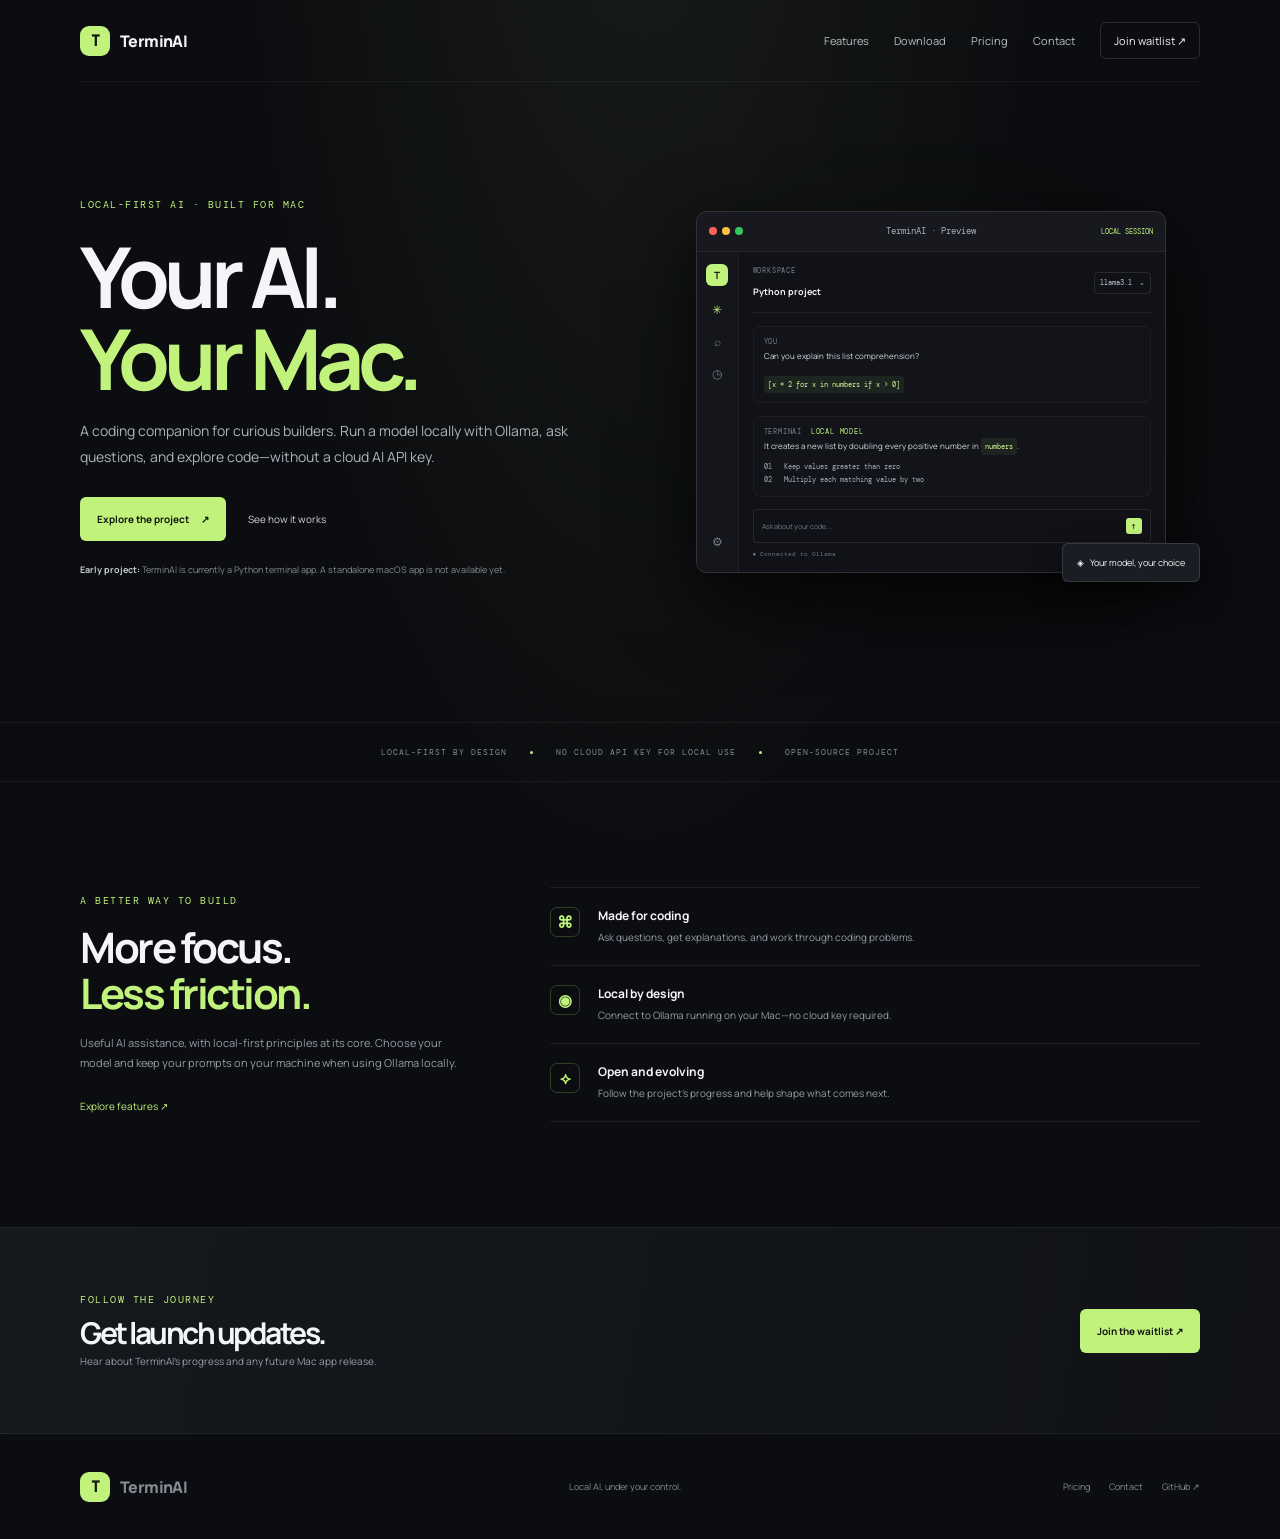
==== commit ce1a4aa6: "Build TerminAI multi-page premium product website with download, pricing, contact, and app preview" ====
--- a/index.html
+++ b/index.html
@@ -1,71 +1,26 @@
 <!doctype html>
 <html lang="en">
-  <head>
-    <meta charset="UTF-8" />
-    <meta name="viewport" content="width=device-width, initial-scale=1.0" />
-    <meta name="theme-color" content="#0c0d10" />
-    <meta name="description" content="Meet TerminAI: a local-first AI coding companion for Mac, powered by Ollama. Join the waitlist for updates." />
-    <title>TerminAI — Your AI. Your Mac.</title>
-    <link rel="preconnect" href="https://fonts.googleapis.com" />
-    <link rel="preconnect" href="https://fonts.gstatic.com" crossorigin />
-    <link rel="preconnect" href="https://fonts.googleapis.com" />
-    <link href="https://fonts.googleapis.com/css2?family=DM+Mono:wght@400;500&family=Manrope:wght@400;500;600;700;800&display=swap" rel="stylesheet" />
-    <link rel="stylesheet" href="styles.css" />
-  </head>
-  <body>
-    <header class="topbar wrap">
-      <a href="#top" class="brand" aria-label="TerminAI home"><span class="brand-mark">T</span><span>TerminAI</span></a>
-      <nav aria-label="Main navigation"><a href="#features">Features</a><a href="#privacy">Privacy</a><a href="#pricing">Pricing</a><a class="nav-cta" href="#waitlist">Join waitlist <span>↗</span></a></nav>
-    </header>
-
-    <main id="top">
-      <section class="hero wrap">
-        <div class="hero-copy">
-          <div class="availability"><span class="live-dot"></span> BUILT FOR MAC · LOCAL-FIRST AI</div>
-          <h1>Your AI.<br /><span>Your Mac.</span></h1>
-          <p class="lead">A coding companion designed around local models, private workflows, and the way you build. No cloud API key required for local use.</p>
-          <div class="hero-actions"><a class="button primary" href="#waitlist">Get launch updates <span>↗</span></a><a class="text-link" href="https://github.com/jaimehargrave-cpu/TerminAI">Explore the open-source project <span>↗</span></a></div>
-          <p class="release-note"><span>✦</span> Early project · macOS app not available yet</p>
-        </div>
-
-        <div class="product-stage" aria-label="Concept preview of the TerminAI Mac experience">
-          <div class="orbit orbit-one"></div><div class="orbit orbit-two"></div>
-          <div class="app-window">
-            <div class="window-titlebar"><div class="traffic"><i></i><i></i><i></i></div><span>TerminAI</span><span class="local-chip"><b></b> LOCAL</span></div>
-            <div class="window-content">
-              <aside class="sidebar"><div class="side-logo">T</div><div class="side-icon active">✳</div><div class="side-icon">⌕</div><div class="side-icon">◷</div><div class="side-bottom">⚙</div></aside>
-              <div class="conversation"><div class="conversation-top"><div><small>WORKSPACE</small><strong>Python project</strong></div><span class="model-chip">llama3.1 <i>⌄</i></span></div>
-                <div class="message user-message"><span class="avatar user-avatar">J</span><div><small>YOU</small><p>Can you explain this list comprehension?</p><code>[x * 2 for x in numbers if x &gt; 0]</code></div></div>
-                <div class="message assistant-message"><span class="avatar ai-avatar">T</span><div><small>TERMINAI <span class="local-tag">LOCAL MODEL</span></small><p>It creates a new list by doubling each positive number in <code>numbers</code>.</p><div class="answer-points"><span>1</span> Keep values greater than zero<br /><span>2</span> Multiply each matching value by two</div></div></div>
-                <div class="composer"><span>Ask about your code...</span><b>↑</b></div>
-                <div class="window-foot"><span>◉ Connected to Ollama</span><span>Private session</span></div>
-              </div>
-            </div>
-          </div>
-          <div class="float-card"><span class="float-icon">◈</span><div><strong>Your model, your choice</strong><small>Powered by Ollama</small></div></div>
-        </div>
-      </section>
-
-      <div class="trust-bar"><div class="wrap trust-inner"><span>LOCAL-FIRST BY DESIGN</span><i></i><span>NO CLOUD API KEY</span><i></i><span>OPEN-SOURCE PROJECT</span></div></div>
-
-      <section class="features wrap section" id="features">
-        <div class="section-intro"><span class="kicker">THE EXPERIENCE</span><h2>More focus.<br /><span>Less friction.</span></h2><p>Useful AI assistance, with local-first principles at its core.</p></div>
-        <div class="feature-list">
-          <article><span class="feature-icon">⌘</span><div><h3>Made for coding</h3><p>Ask questions, get explanations, and work through coding problems in a familiar terminal workflow.</p></div><span class="feature-index">01</span></article>
-          <article><span class="feature-icon">◉</span><div><h3>Local by default</h3><p>Connect to Ollama on your Mac and run a model on your own hardware.</p></div><span class="feature-index">02</span></article>
-          <article><span class="feature-icon">⟡</span><div><h3>Bring your model</h3><p>Choose an Ollama-compatible model that fits your preferences and machine.</p></div><span class="feature-index">03</span></article>
-        </div>
-      </section>
-
-      <section class="privacy-section" id="privacy"><div class="wrap privacy-inner"><div><span class="kicker">YOUR CODE IS YOURS</span><h2>Private isn't<br />a premium feature.</h2><p>When using a local Ollama model, TerminAI talks to the Ollama service on your computer. Prompts are processed locally rather than sent to a cloud AI provider. Downloading Ollama and models requires internet access.</p><a class="text-link" href="https://ollama.com">Learn about Ollama <span>↗</span></a></div><div class="privacy-visual"><div class="shield">◈</div><span class="privacy-line line-a"></span><span class="privacy-line line-b"></span><div class="privacy-label"><b>LOCAL SESSION</b><span>Your machine · Your model · Your control</span></div></div></div></section>
-
-      <section class="pricing wrap section" id="pricing"><div class="pricing-heading"><span class="kicker">SIMPLE, HONEST PRICING</span><h2>Free to explore.<br /><span>More to come.</span></h2><p>TerminAI is an early open-source project. There is no paid plan or standalone Mac app for sale right now.</p></div><div class="price-card"><div class="price-card-top"><span class="beta-pill">EARLY PROJECT</span><span class="price-icon">✳</span></div><h3>Community</h3><p class="price">Free<span> · while in development</span></p><ul><li><b>✓</b> Open-source TerminAI project</li><li><b>✓</b> Use with local Ollama models</li><li><b>✓</b> No cloud API key for local use</li><li class="muted"><b>—</b> Standalone Mac app not available yet</li></ul><a href="https://github.com/jaimehargrave-cpu/TerminAI" class="button secondary full">View the project on GitHub ↗</a></div></section>
-
-      <section class="waitlist-section" id="waitlist"><div class="waitlist-box"><span class="kicker">FOLLOW THE JOURNEY</span><h2>Get TerminAI updates.</h2><p>Join the waitlist for news about the project and any future Mac app release. No spam.</p><form name="terminai-waitlist" method="POST" data-netlify="true" netlify-honeypot="bot-field"><input type="hidden" name="form-name" value="terminai-waitlist" /><p class="hidden"><label>Leave this empty: <input name="bot-field" /></label></p><label class="sr-only" for="email">Email address</label><div class="form-row"><input id="email" type="email" name="email" placeholder="you@example.com" autocomplete="email" required /><button type="submit">Join waitlist <span>↗</span></button></div><small>By joining, you agree to receive occasional TerminAI project updates.</small></form></div></section>
-
-      <section class="download-note wrap"><span class="mac-icon">⌘</span><div><strong>Looking for a Mac download?</strong><p>A downloadable macOS app isn't available yet. You can try the Python terminal project from GitHub.</p></div><a href="https://github.com/jaimehargrave-cpu/TerminAI">View project ↗</a></section>
-    </main>
-
-    <footer class="footer wrap"><a href="#top" class="brand"><span class="brand-mark">T</span><span>TerminAI</span></a><span>Local AI, under your control.</span><div><a href="https://github.com/jaimehargrave-cpu/TerminAI">GitHub</a><a href="#privacy">Privacy</a></div></footer>
-  </body>
+<head>
+  <meta charset="utf-8">
+  <meta name="viewport" content="width=device-width, initial-scale=1">
+  <meta name="theme-color" content="#0c0d10">
+  <meta name="description" content="TerminAI is a local-first AI coding companion for Mac. Explore the project, see what's planned, and get launch updates.">
+  <title>TerminAI — Your AI. Your Mac.</title>
+  <link rel="preconnect" href="https://fonts.googleapis.com">
+  <link rel="preconnect" href="https://fonts.gstatic.com" crossorigin>
+  <link href="https://fonts.googleapis.com/css2?family=DM+Mono:wght@400;500&family=Manrope:wght@400;500;600;700;800&display=swap" rel="stylesheet">
+  <link rel="stylesheet" href="site.css">
+</head>
+<body>
+  <header class="topbar wrap"><a href="index.html" class="brand"><span class="brand-mark">T</span>TerminAI</a><nav aria-label="Main navigation"><a href="features.html">Features</a><a href="download.html">Download</a><a href="pricing.html">Pricing</a><a href="contact.html">Contact</a><a class="nav-cta" href="contact.html#waitlist">Join waitlist ↗</a></nav></header>
+  <main>
+    <section class="hero wrap"><div class="hero-copy"><span class="eyebrow"><i></i> LOCAL-FIRST AI · BUILT FOR MAC</span><h1>Your AI.<br><span>Your Mac.</span></h1><p class="lead">A coding companion for curious builders. Run a model locally with Ollama, ask questions, and explore code—without a cloud AI API key.</p><div class="actions"><a class="button primary" href="download.html">Explore the project <b>↗</b></a><a class="text-link" href="features.html">See how it works</a></div><p class="note"><b>Early project:</b> TerminAI is currently a Python terminal app. A standalone macOS app is not available yet.</p></div>
+      <div class="showcase"><div class="glow"></div><div class="mock-window"><div class="mock-top"><div class="traffic"><i></i><i></i><i></i></div><span>TerminAI · Preview</span><small>LOCAL SESSION</small></div><div class="mock-main"><aside><b>T</b><span class="selected">✳</span><span>⌕</span><span>◷</span><span class="push-bottom">⚙</span></aside><div class="mock-chat"><div class="mock-toolbar"><span><small>WORKSPACE</small><strong>Python project</strong></span><label>llama3.1　⌄</label></div><div class="bubble user"><small>YOU</small><p>Can you explain this list comprehension?</p><code>[x * 2 for x in numbers if x &gt; 0]</code></div><div class="bubble answer"><small>TERMINAI <em>LOCAL MODEL</em></small><p>It creates a new list by doubling every positive number in <code>numbers</code>.</p><div class="answer-detail">01 &nbsp; Keep values greater than zero<br>02 &nbsp; Multiply each matching value by two</div></div><div class="composer">Ask about your code... <b>↑</b></div><div class="connected">● Connected to Ollama <span>Private session</span></div></div></div></div><div class="float-chip">◈ &nbsp; Your model, your choice</div></div>
+    </section>
+    <div class="trust"><div class="wrap"><span>LOCAL-FIRST BY DESIGN</span><i></i><span>NO CLOUD API KEY FOR LOCAL USE</span><i></i><span>OPEN-SOURCE PROJECT</span></div></div>
+    <section class="section wrap split"><div><span class="eyebrow">A BETTER WAY TO BUILD</span><h2>More focus.<br><span>Less friction.</span></h2><p class="muted">Useful AI assistance, with local-first principles at its core. Choose your model and keep your prompts on your machine when using Ollama locally.</p><a class="text-link accent" href="features.html">Explore features ↗</a></div><div class="feature-stack"><article><b>⌘</b><div><h3>Made for coding</h3><p>Ask questions, get explanations, and work through coding problems.</p></div></article><article><b>◉</b><div><h3>Local by design</h3><p>Connect to Ollama running on your Mac—no cloud key required.</p></div></article><article><b>⟡</b><div><h3>Open and evolving</h3><p>Follow the project's progress and help shape what comes next.</p></div></article></div></section>
+    <section class="banner"><div class="wrap banner-inner"><div><span class="eyebrow">FOLLOW THE JOURNEY</span><h2>Get launch updates.</h2><p>Hear about TerminAI's progress and any future Mac app release.</p></div><a class="button primary" href="contact.html#waitlist">Join the waitlist ↗</a></div></section>
+  </main>
+  <footer class="footer wrap"><a href="index.html" class="brand"><span class="brand-mark">T</span>TerminAI</a><span>Local AI, under your control.</span><div><a href="pricing.html">Pricing</a><a href="contact.html">Contact</a><a href="https://github.com/jaimehargrave-cpu/TerminAI">GitHub ↗</a></div></footer>
+</body>
 </html>
--- a/site.css
+++ b/site.css
@@ -0,0 +1,2 @@
+@import url('https://fonts.googleapis.com/css2?family=DM+Mono:wght@400;500&family=Manrope:wght@400;500;600;700;800&display=swap');
+:root{--bg:#0c0d10;--panel:#13151a;--panel2:#181b21;--line:#282b32;--text:#f4f5f7;--muted:#a3a8b2;--lime:#c0f27c;--mono:'DM Mono',monospace;--sans:'Manrope',-apple-system,BlinkMacSystemFont,'Segoe UI',sans-serif}*{box-sizing:border-box}html{scroll-behavior:smooth;scroll-padding-top:90px}body{margin:0;background:radial-gradient(ellipse at 50% -20%,#c0f27c12,transparent 45%),var(--bg);color:var(--text);font-family:var(--sans);-webkit-font-smoothing:antialiased}a{color:inherit;text-decoration:none}a:hover{color:var(--lime)}.wrap{width:min(1120px,calc(100% - 44px));margin-inline:auto}.topbar{height:82px;display:flex;align-items:center;justify-content:space-between;border-bottom:1px solid #ffffff0c}.brand{display:inline-flex;align-items:center;gap:10px;font-size:16px;font-weight:800;letter-spacing:-.6px}.brand-mark{display:grid;place-items:center;width:30px;height:30px;border-radius:9px;background:var(--lime);color:#15180f;font:700 15px var(--mono)}nav{display:flex;align-items:center;gap:25px;color:#b9bdc6;font-size:11px}nav a[aria-current=page]{color:var(--lime)}.nav-cta{padding:10px 13px;border:1px solid #ffffff20;border-radius:6px;color:var(--text)}.eyebrow{display:block;color:var(--lime);font:10px var(--mono);letter-spacing:1.5px}.hero{min-height:640px;display:grid;grid-template-columns:1fr 1fr;align-items:center;gap:42px;padding-top:45px;padding-bottom:65px}.hero h1,.page-hero h1,.thanks h1{font-size:clamp(54px,7vw,84px);line-height:.98;letter-spacing:-6px;margin:24px 0 19px}.hero h1 span,.page-hero h1 span,.thanks h1 span,.split h2 span{color:var(--lime)}.lead{max-width:510px;color:#adb3bd;font-size:14px;line-height:1.85}.actions{display:flex;align-items:center;gap:22px;margin-top:27px}.button{min-height:44px;padding:0 16px;display:inline-flex;align-items:center;justify-content:center;gap:12px;border:1px solid transparent;border-radius:6px;font-size:10px;font-weight:700;cursor:pointer;transition:transform .2s,background .2s}.button:hover{transform:translateY(-2px);color:inherit}.primary{background:var(--lime);color:#12150e}.primary:hover{background:#d3ff9b}.secondary{border-color:#ffffff21;background:#ffffff04;color:var(--text)}.text-link{font-size:10px;color:#d4d7de}.accent{color:var(--lime)}.note{margin-top:22px;color:#858b95;font-size:9px;line-height:1.6}.note b{color:#c6cad1}.showcase{height:430px;position:relative;display:grid;place-items:center}.glow{position:absolute;width:380px;height:280px;background:#a5e8610c;filter:blur(70px);border-radius:50%}.mock-window{position:relative;z-index:1;width:min(100%,470px);border:1px solid #ffffff22;border-radius:11px;background:#101217;overflow:hidden;box-shadow:0 28px 80px #000b}.mock-top{height:40px;display:grid;grid-template-columns:1fr 1fr 1fr;align-items:center;padding:0 12px;border-bottom:1px solid #ffffff10;background:#17191e;color:#aab0bb;font:9px var(--mono)}.mock-top>span:nth-child(2){text-align:center}.mock-top small{justify-self:end;color:var(--lime);font-size:7px}.traffic{display:flex;gap:5px}.traffic i{width:8px;height:8px;border-radius:50%;background:#ff6259}.traffic i:nth-child(2){background:#ffc044}.traffic i:nth-child(3){background:#35c85e}.mock-main{display:grid;grid-template-columns:42px 1fr;min-height:310px}.mock-main aside{display:flex;flex-direction:column;align-items:center;gap:15px;padding:12px 0;background:#14161b;border-right:1px solid #ffffff0b;color:#777e8a}.mock-main aside b{display:grid;place-items:center;width:22px;height:22px;border-radius:6px;background:var(--lime);color:#14170e;font-size:10px}.mock-main aside span{font-size:12px}.mock-main aside .selected{color:var(--lime)}.push-bottom{margin-top:auto;margin-bottom:10px}.mock-chat{padding:14px}.mock-toolbar{display:flex;justify-content:space-between;padding-bottom:12px;border-bottom:1px solid #ffffff10}.mock-toolbar small,.bubble small{display:block;color:#777e8a;font:7px var(--mono);letter-spacing:.8px;margin-bottom:3px}.mock-toolbar strong{font-size:9px}.mock-toolbar label{align-self:center;border:1px solid #ffffff1a;border-radius:4px;padding:5px;color:#bfc4ce;font:7px var(--mono)}.bubble{margin-top:13px;padding:10px;border:1px solid #ffffff0a;border-radius:7px;background:#ffffff03}.bubble p{font-size:8px;line-height:1.6;margin:4px 0 7px;color:#d5d8df}.bubble code,.setup-steps code{font:7px var(--mono);color:#d5f99a;background:#c0f27c11;padding:4px;border-radius:3px}.bubble em{font-style:normal;color:var(--lime);margin-left:4px}.answer-detail{font:7px/1.9 var(--mono);color:#a7adb7}.composer{display:flex;justify-content:space-between;align-items:center;margin-top:12px;padding:8px;border:1px solid #ffffff17;border-radius:4px;color:#737985;font-size:7px}.composer b{display:grid;place-items:center;width:16px;height:16px;background:var(--lime);color:#13160e;border-radius:3px}.connected{display:flex;justify-content:space-between;margin-top:7px;color:#737985;font:6px var(--mono)}.connected:first-letter{color:var(--lime)}.float-chip{position:absolute;z-index:2;right:0;bottom:25px;padding:12px 14px;border:1px solid #ffffff20;border-radius:6px;background:#1a1d23;box-shadow:0 12px 30px #0008;font-size:9px}.trust{border-block:1px solid #ffffff0e}.trust .wrap{height:58px;display:flex;align-items:center;justify-content:center;gap:23px;color:#828994;font:8px var(--mono);letter-spacing:1px}.trust i{width:3px;height:3px;border-radius:50%;background:var(--lime)}.section{padding-top:105px;padding-bottom:105px}.split{display:grid;grid-template-columns:.75fr 1.25fr;gap:80px;align-items:center}.split h2,.banner h2{font-size:42px;line-height:1.1;letter-spacing:-2.5px;margin:17px 0}.muted{color:#969da8;font-size:11px;line-height:1.8}.split .text-link{display:inline-block;margin-top:15px}.feature-stack article{display:grid;grid-template-columns:35px 1fr;gap:13px;padding:19px 0;border-bottom:1px solid #ffffff12}.feature-stack article:first-child{border-top:1px solid #ffffff12}.feature-stack article>b{display:grid;place-items:center;width:30px;height:30px;border:1px solid #c0f27c35;border-radius:7px;color:var(--lime)}.feature-stack h3{margin:0 0 5px;font-size:12px}.feature-stack p{margin:0;color:#969da8;font-size:10px;line-height:1.7}.banner{border-block:1px solid #ffffff0d;background:linear-gradient(100deg,#15181d,#101216)}.banner-inner{min-height:205px;display:flex;align-items:center;justify-content:space-between;gap:25px}.banner h2{font-size:30px;margin:10px 0 5px}.banner p{margin:0;color:#969da8;font-size:10px}.footer{min-height:105px;display:flex;align-items:center;justify-content:space-between;gap:18px;color:#858b95;font-size:9px}.footer>div{display:flex;gap:19px}.page-hero{padding-top:95px;padding-bottom:55px}.page-hero.center{text-align:center}.page-hero.center .lead{margin-inline:auto}.page-hero h1{font-size:clamp(50px,6.6vw,72px);margin-top:18px}.feature-grid{display:grid;grid-template-columns:repeat(2,1fr);gap:14px;padding-bottom:90px}.feature-grid article{min-height:245px;padding:25px;border:1px solid #ffffff12;border-radius:8px;background:#ffffff03}.feature-symbol{display:block;color:var(--lime);font-size:20px;margin-bottom:22px}.feature-grid .eyebrow{font-size:8px}.feature-grid h2{font-size:19px;letter-spacing:-.5px;margin:10px 0}.feature-grid p{max-width:440px;color:#9da3ad;font-size:10px;line-height:1.8}.tag{display:inline-block;padding:6px 8px;border:1px solid #ffffff14;border-radius:4px;color:#a5abb5;font:7px var(--mono);margin-top:8px}.planned-card{background:linear-gradient(140deg,#c0f27c0b,#ffffff03)!important}.download-layout{display:grid;grid-template-columns:1fr 290px;gap:45px;padding-bottom:95px}.callout{display:flex;gap:12px;padding:14px;border:1px solid #c0f27c36;border-radius:6px;background:#c0f27c08;color:#b8bec8;font-size:10px;line-height:1.7}.callout>b{color:var(--lime)}.callout p{margin:0}.callout strong{color:white}.download-main>h2{font-size:23px;margin:30px 0 22px}.setup-steps{list-style:none;padding:0;margin:0}.setup-steps li{display:grid;grid-template-columns:28px 1fr;gap:13px;padding:17px 0;border-top:1px solid #ffffff12}.setup-steps>li>span{display:grid;place-items:center;width:25px;height:25px;border:1px solid #c0f27c48;border-radius:50%;color:var(--lime);font:9px var(--mono)}.setup-steps h3{font-size:12px;margin:2px 0 6px}.setup-steps p{color:#9ba1ab;font-size:10px;line-height:1.7;margin:5px 0}.setup-steps a{color:var(--lime);font-size:9px}.setup-steps pre{max-width:100%;overflow:auto;white-space:pre-wrap;padding:10px;border:1px solid #ffffff13;border-radius:5px;background:#090a0d;color:#d7eab7;font:8px/1.8 var(--mono)}.download-side{align-self:start;padding:20px;border:1px solid #ffffff13;border-radius:7px;background:#ffffff03}.download-side h3{font-size:14px;margin:13px 0}.download-side ul{list-style:none;padding:0;margin:0}.download-side li{padding:9px 0;border-bottom:1px solid #ffffff0d;color:#adb3bd;font-size:9px}.side-note{margin:18px 0;padding:12px;background:#c0f27c09;border-radius:5px}.side-note b{font-size:9px;color:var(--lime)}.side-note p{font-size:8px;color:#9ba1ab;line-height:1.7;margin:5px 0 0}.full{width:100%;margin-top:10px}.plans{display:grid;grid-template-columns:repeat(3,1fr);gap:14px;padding-bottom:25px}.plan-card{padding:22px;border:1px solid #ffffff17;border-radius:8px;background:#ffffff03}.featured-plan{border-color:#c0f27c65;background:linear-gradient(145deg,#c0f27c0b,#ffffff03)}.plan-label{font:8px var(--mono);letter-spacing:1px;color:var(--lime)}.plan-card h2{font-size:17px;margin:20px 0 5px}.plan-price{font-size:30px;font-weight:800;letter-spacing:-1px}.plan-price small{font-size:9px;font-weight:400;color:#969da8;letter-spacing:0}.plan-desc{min-height:45px;color:#9da3ad;font-size:9px;line-height:1.7}.plan-card ul{min-height:144px;list-style:none;padding:12px 0;margin:12px 0;border-top:1px solid #ffffff12}.plan-card li{font-size:9px;color:#c2c7d0;padding:7px 0}.plan-card li:before{content:'✓';color:var(--lime);margin-right:8px}.pricing-foot{padding-bottom:85px;color:#858b95;font-size:9px;line-height:1.7}.forms-grid{display:grid;grid-template-columns:1fr 1fr;gap:16px;padding-bottom:95px}.form-card{padding:24px;border:1px solid #ffffff16;border-radius:8px;background:#ffffff03}.form-card h2{font-size:23px;letter-spacing:-1px;margin:14px 0 6px}.form-card>p{min-height:34px;color:#9da3ad;font-size:10px;line-height:1.7}.form-card form{display:flex;flex-direction:column;gap:9px;margin-top:20px}.form-card label{color:#cdd1d8;font-size:9px}.form-card input:not([type=checkbox]),.form-card textarea{width:100%;padding:11px;border:1px solid #ffffff1c;border-radius:5px;background:#0d0f12;color:white;font:10px var(--sans);resize:vertical}.form-card input:focus,.form-card textarea:focus{outline:1px solid #c0f27c75}.form-card .check-label{display:flex;align-items:flex-start;gap:8px;margin:5px 0;color:#a1a7b1;font-size:8px;line-height:1.5}.form-card form>small{color:#777e89;font-size:8px;line-height:1.6}.hidden{position:absolute;width:1px;height:1px;padding:0;margin:-1px;overflow:hidden;clip:rect(0,0,0,0);white-space:nowrap;border:0}.store-preview{padding-bottom:90px}.store-card{display:flex;align-items:center;gap:25px;padding:27px;border:1px solid #ffffff1a;border-radius:10px;background:linear-gradient(110deg,#191c22,#111318)}.store-app-icon{position:relative;display:grid;place-items:center;flex:none;width:100px;height:100px;border-radius:23px;background:linear-gradient(145deg,#d2ff96,#8ecb4a);box-shadow:0 12px 30px #0006;color:#11150c;font:800 53px var(--mono)}.store-app-icon span{position:absolute;right:10px;bottom:9px;font-size:17px}.store-info{flex:1}.store-category{font:8px var(--mono);color:var(--lime);letter-spacing:1px}.store-info h2{font-size:20px;margin:7px 0}.store-info>p{font-size:10px;color:#a4aab4;margin:0}.store-meta{display:flex;align-items:center;gap:20px;margin:17px 0}.store-meta span{font-size:8px;color:#c9cdd4;line-height:1.7}.store-meta b{font-size:10px}.store-meta small{color:#858b95}.store-meta i{width:1px;height:26px;background:#ffffff20}.store-disclosure{margin:15px 0 25px;padding:13px 15px;border-left:2px solid var(--lime);background:#ffffff04}.store-disclosure b{font-size:9px}.store-disclosure p{font-size:8px;color:#9da3ad;line-height:1.7;margin:5px 0 0}.screenshots{display:grid;grid-template-columns:1fr 1fr;gap:15px}.screenshot{height:260px;padding:18px;border:1px solid #ffffff15;border-radius:8px;background:radial-gradient(ellipse at 50% 100%,#c0f27c16,transparent 60%),#13151a}.screenshot.alt{background:radial-gradient(ellipse at 50% 100%,#838bff13,transparent 60%),#13151a}.screenshot>span{font:7px var(--mono);letter-spacing:1px;color:#a5abb5}.screen-ui{max-width:310px;margin:22px auto 0;padding:14px;border:1px solid #ffffff20;border-radius:7px;background:#0e1014;box-shadow:0 14px 30px #0006}.screen-ui>b{font-size:9px}.screen-ui>b small{float:right;color:var(--lime);font:7px var(--mono)}.screen-ui p{margin:17px 0 8px;color:#d8dce2;font-size:9px}.screen-response{padding:11px;border-radius:5px;background:#ffffff07;color:#aeb4be;font-size:8px;line-height:1.7}.mock-caption{text-align:center;color:#767d88;font-size:8px;margin-top:14px}.thanks{min-height:65vh;padding-top:110px}.thanks .lead{margin-bottom:26px}.center{text-align:center}.center .lead{margin-inline:auto}.center h1{font-size:clamp(50px,6.6vw,72px)}@media(max-width:850px){.hero{grid-template-columns:1fr;gap:10px;padding-top:65px}.showcase{margin-top:0}.split{grid-template-columns:1fr;gap:32px}.plans{grid-template-columns:1fr 1fr}.plan-card:last-child{grid-column:span 2}.download-layout{grid-template-columns:1fr 250px;gap:20px}}@media(max-width:620px){.wrap{width:calc(100% - 36px)}.topbar{height:auto;min-height:70px;align-items:flex-start;padding:17px 0;gap:12px}.topbar nav{justify-content:flex-end;flex-wrap:wrap;gap:10px 14px;font-size:9px}.topbar nav a:nth-child(1){display:none}.nav-cta{padding:7px 9px}.hero{min-height:0;padding:55px 0 42px}.hero h1,.page-hero h1,.thanks h1{font-size:61px;letter-spacing:-4px}.lead{font-size:12px}.actions{align-items:flex-start;flex-direction:column;gap:16px}.showcase{height:350px;margin-inline:-7px}.mock-main{min-height:280px}.float-chip{right:0;bottom:7px;font-size:8px}.trust .wrap{height:auto;min-height:55px;gap:8px 11px;flex-wrap:wrap;padding:12px 0;font-size:6px}.section{padding-top:75px;padding-bottom:75px}.split h2{font-size:37px}.banner-inner{min-height:185px;align-items:flex-start;justify-content:center;flex-direction:column;padding:25px 0}.banner h2{font-size:27px}.page-hero{padding-top:70px;padding-bottom:35px}.feature-grid,.forms-grid,.screenshots{grid-template-columns:1fr}.feature-grid{padding-bottom:60px}.feature-grid article{min-height:0}.download-layout{grid-template-columns:1fr;padding-bottom:65px}.plans{grid-template-columns:1fr;padding-bottom:20px}.plan-card:last-child{grid-column:auto}.plan-card ul{min-height:0}.pricing-foot{padding-bottom:60px}.forms-grid{padding-bottom:65px}.store-card{align-items:flex-start;gap:16px;padding:17px}.store-app-icon{width:67px;height:67px;border-radius:16px;font-size:36px}.store-app-icon span{right:6px;bottom:5px;font-size:12px}.store-info h2{font-size:16px}.store-meta{gap:10px}.store-info .button{width:100%}.screenshot{height:230px}.footer{min-height:120px;flex-wrap:wrap;justify-content:flex-start;padding:24px 0}.footer>span{order:3;width:100%}.footer>div{margin-left:auto}.center h1{font-size:54px}}@media(prefers-reduced-motion:reduce){html{scroll-behavior:auto}*,*::before,*::after{transition:none!important}}
